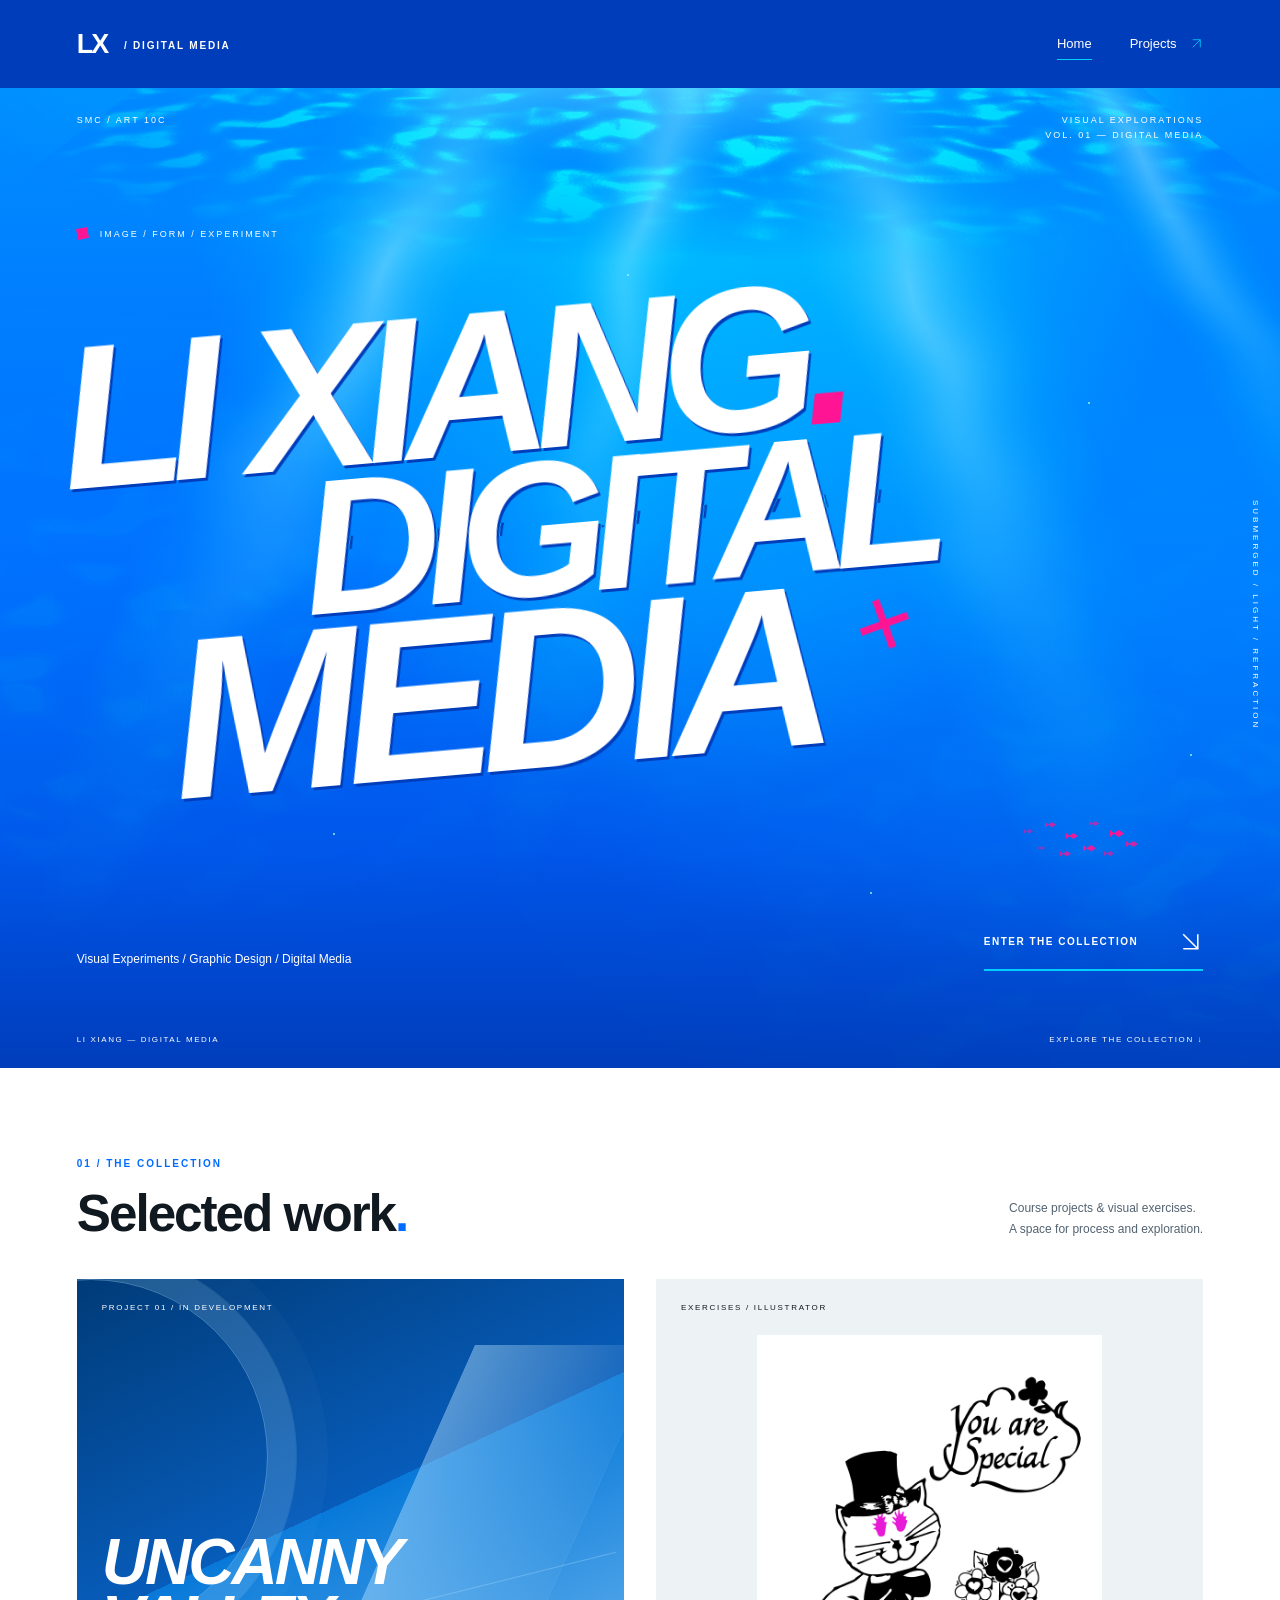
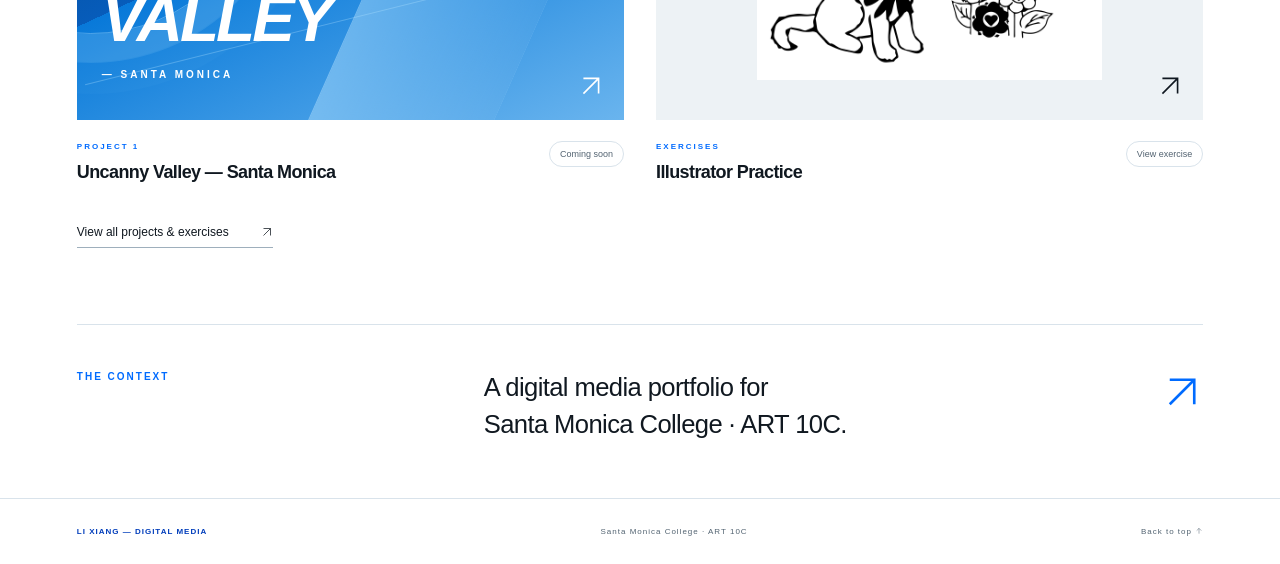
==== index.html @ e037013e "Soften underwater lighting and add a small geometric fish school" ====
<!DOCTYPE html>
<html lang="en">
<head>
<meta charset="utf-8">
<meta name="viewport" content="width=device-width, initial-scale=1">
<meta name="theme-color" content="#006BFF">
<meta name="description" content="Li Xiang’s ART 10C digital media portfolio at Santa Monica College. Visual experiments, graphic design, and digital media.">
<title>Digital Media — Li Xiang</title>
<link rel="stylesheet" href="style.css">
</head>
<body>
<a class="skip-link" href="#main">Skip to content</a>
<header class="site-header">
<a class="wordmark" href="index.html" aria-label="Li Xiang home">LX<span> / DIGITAL MEDIA</span>
</a>
<nav aria-label="Main navigation">
<a aria-current="page" href="index.html">Home</a>
<a  href="projects.html">Projects <span><svg class="arrow-icon" aria-hidden="true" viewBox="0 0 24 24" fill="none" stroke="currentColor" stroke-width="1.5"><path d="M5 19 19 5M5 5h14v14"/></svg></span>
</a>
</nav>
</header>
<main id="main">
<section class="hero water-poster" aria-labelledby="hero-title">
<div class="ocean-surface" aria-hidden="true">
  <div class="surface-ceiling"><div class="surface-texture"></div></div>
  <div class="sun-rays"></div>
  <div class="caustics caustics-front"></div>
  <div class="depth-particles"><i></i><i></i><i></i><i></i><i></i><i></i></div>
  <div class="bubble-field"><i></i><i></i><i></i><i></i><i></i></div>
</div>
<div class="fish-school" aria-hidden="true">
  <svg class="sardine" style="--fish-x:10px;--fish-y:26px;--fish-size:9px;--fish-opacity:0.55;--fish-time:7s;--fish-delay:-2s" viewBox="0 0 16 8"><polygon class="fish-body" points="4,4 10,0 16,4 10,8"/><polygon class="fish-tail" points="5,4 0,0 0,8"/></svg>
  <svg class="sardine" style="--fish-x:31px;--fish-y:19px;--fish-size:11px;--fish-opacity:0.75;--fish-time:8s;--fish-delay:-5s" viewBox="0 0 16 8"><polygon class="fish-body" points="4,4 10,0 16,4 10,8"/><polygon class="fish-tail" points="5,4 0,0 0,8"/></svg>
  <svg class="sardine" style="--fish-x:52px;--fish-y:30px;--fish-size:12px;--fish-opacity:0.9;--fish-time:9s;--fish-delay:-4s" viewBox="0 0 16 8"><polygon class="fish-body" points="4,4 10,0 16,4 10,8"/><polygon class="fish-tail" points="5,4 0,0 0,8"/></svg>
  <svg class="sardine" style="--fish-x:75px;--fish-y:18px;--fish-size:10px;--fish-opacity:0.65;--fish-time:7.5s;--fish-delay:-6s" viewBox="0 0 16 8"><polygon class="fish-body" points="4,4 10,0 16,4 10,8"/><polygon class="fish-tail" points="5,4 0,0 0,8"/></svg>
  <svg class="sardine" style="--fish-x:96px;--fish-y:27px;--fish-size:14px;--fish-opacity:1;--fish-time:8.5s;--fish-delay:-3s" viewBox="0 0 16 8"><polygon class="fish-body" points="4,4 10,0 16,4 10,8"/><polygon class="fish-tail" points="5,4 0,0 0,8"/></svg>
  <svg class="sardine" style="--fish-x:23px;--fish-y:43px;--fish-size:8px;--fish-opacity:0.5;--fish-time:9.5s;--fish-delay:-7s" viewBox="0 0 16 8"><polygon class="fish-body" points="4,4 10,0 16,4 10,8"/><polygon class="fish-tail" points="5,4 0,0 0,8"/></svg>
  <svg class="sardine" style="--fish-x:46px;--fish-y:48px;--fish-size:11px;--fish-opacity:0.75;--fish-time:8s;--fish-delay:-1s" viewBox="0 0 16 8"><polygon class="fish-body" points="4,4 10,0 16,4 10,8"/><polygon class="fish-tail" points="5,4 0,0 0,8"/></svg>
  <svg class="sardine" style="--fish-x:69px;--fish-y:42px;--fish-size:13px;--fish-opacity:0.9;--fish-time:10s;--fish-delay:-8s" viewBox="0 0 16 8"><polygon class="fish-body" points="4,4 10,0 16,4 10,8"/><polygon class="fish-tail" points="5,4 0,0 0,8"/></svg>
  <svg class="sardine" style="--fish-x:90px;--fish-y:48px;--fish-size:10px;--fish-opacity:0.65;--fish-time:7s;--fish-delay:-4s" viewBox="0 0 16 8"><polygon class="fish-body" points="4,4 10,0 16,4 10,8"/><polygon class="fish-tail" points="5,4 0,0 0,8"/></svg>
  <svg class="sardine" style="--fish-x:112px;--fish-y:38px;--fish-size:12px;--fish-opacity:0.8;--fish-time:9s;--fish-delay:-6s" viewBox="0 0 16 8"><polygon class="fish-body" points="4,4 10,0 16,4 10,8"/><polygon class="fish-tail" points="5,4 0,0 0,8"/></svg>
</div>
<div class="hero-meta"><span>SMC / ART 10C</span><span>VISUAL EXPLORATIONS<br>VOL. 01 — DIGITAL MEDIA</span></div>
<div class="poster-note"><span class="pink-mark"></span> IMAGE / FORM / EXPERIMENT</div>
<div class="poster-type">
<h1 id="hero-title" aria-label="LI XIANG — DIGITAL MEDIA"><span class="poster-name">LI XIANG<span class="poster-period">.</span></span><span class="poster-digital">DIGITAL</span><span class="poster-media">MEDIA<span class="poster-star" aria-hidden="true">+</span></span></h1>
</div>
<span class="vertical-note" aria-hidden="true">SUBMERGED / LIGHT / REFRACTION</span>
<div class="poster-caption"><p>Visual Experiments / Graphic Design / Digital Media</p><a class="poster-link" href="#selected-work">ENTER THE COLLECTION <svg class="arrow-icon" aria-hidden="true" viewBox="0 0 24 24" fill="none" stroke="currentColor" stroke-width="1.5"><path d="M5 5 19 19M5 19h14V5"/></svg></a></div>
<div class="hero-bottom"><span>LI XIANG — DIGITAL MEDIA</span><span>EXPLORE THE COLLECTION ↓</span></div>
</section>
<section class="work-section" id="selected-work">
<div class="section-heading">
<div>
<p class="eyebrow">01 / THE COLLECTION</p>
<h2>Selected work<span class="blue">.</span>
</h2>
</div>
<p>Course projects & visual exercises.<br>A space for process and exploration.</p>
</div>
<div class="work-grid">
<a class="work-card" href="projects/uncanny-valley.html">
<div class="work-image project-placeholder">
<span class="image-label">PROJECT 01 / IN DEVELOPMENT</span>
<div class="abstract-scene" aria-hidden="true">
<i>
</i>
<b>
</b>
<em>
</em>
</div>
<span class="placeholder-title">UNCANNY<br>VALLEY<span>— SANTA MONICA</span>
</span>
<span class="image-corner" aria-hidden="true"><svg class="arrow-icon" aria-hidden="true" viewBox="0 0 24 24" fill="none" stroke="currentColor" stroke-width="1.5"><path d="M5 19 19 5M5 5h14v14"/></svg></span>
</div>
<div class="card-caption">
<div>
<p class="eyebrow">PROJECT 1</p>
<h3>Uncanny Valley — Santa Monica</h3>
</div>
<span class="status">Coming soon</span>
</div>
</a>
<a class="work-card" href="exercises/illustrator.html">
<div class="work-image exercise-image">
<span class="image-label">EXERCISES / ILLUSTRATOR</span>
<img src="demo%20illustrator%200928.png" alt="Illustrator exercise by Li Xiang" width="500" loading="lazy">
<span class="image-corner" aria-hidden="true"><svg class="arrow-icon" aria-hidden="true" viewBox="0 0 24 24" fill="none" stroke="currentColor" stroke-width="1.5"><path d="M5 19 19 5M5 5h14v14"/></svg></span>
</div>
<div class="card-caption">
<div>
<p class="eyebrow">EXERCISES</p>
<h3>Illustrator Practice</h3>
</div>
<span class="status">View exercise</span>
</div>
</a>
</div>
<a class="text-link" href="projects.html">View all projects & exercises <span><svg class="arrow-icon" aria-hidden="true" viewBox="0 0 24 24" fill="none" stroke="currentColor" stroke-width="1.5"><path d="M5 19 19 5M5 5h14v14"/></svg></span>
</a>
</section>
<section class="course-note">
<p class="eyebrow">THE CONTEXT</p>
<p>A digital media portfolio for<br>
<strong>Santa Monica College · ART 10C.</strong>
</p>
<span aria-hidden="true"><svg class="arrow-icon" aria-hidden="true" viewBox="0 0 24 24" fill="none" stroke="currentColor" stroke-width="1.5"><path d="M5 19 19 5M5 5h14v14"/></svg></span>
</section>
</main>
<footer class="site-footer">
<a href="index.html">LI XIANG — DIGITAL MEDIA</a>
<span>Santa Monica College · ART 10C</span>
<a href="#main">Back to top <svg class="arrow-icon" aria-hidden="true" viewBox="0 0 24 24" fill="none" stroke="currentColor" stroke-width="1.5"><path d="M12 20V4M5 11l7-7 7 7"/></svg></a>
</footer>
<script src="water.js" defer></script>
</body>
</html>
---- style.css ----
:root{--ocean:#006bff;--deep:#003dbb;--light:#00cfff;--white:#fff;--dark:#101820;--paper:#f4f8fb;--line:#d9e3eb;--gutter:clamp(24px,6vw,100px)}

*{box-sizing:border-box}
html{scroll-behavior:smooth;scroll-padding-top:30px}
body{margin:0;background:var(--white);color:var(--dark);font-family:Arial,Helvetica,sans-serif;-webkit-font-smoothing:antialiased}
a{color:inherit;text-decoration:none}
a:focus-visible{outline:3px solid var(--ocean);outline-offset:6px}
img{display:block;max-width:100%;height:auto}
h1,h2,h3,p{margin:0}
button,a{-webkit-tap-highlight-color:transparent}
.skip-link{position:fixed;top:-80px;left:20px;background:white;color:var(--deep);padding:16px;z-index:10}
.skip-link:focus{top:12px}
.site-header{height:88px;display:flex;align-items:center;justify-content:space-between;padding:0 var(--gutter);background:var(--deep);color:white}
.wordmark{font-size:27px;font-weight:900;letter-spacing:-2px}
.wordmark span{font-size:10px;letter-spacing:1.8px;margin-left:12px;vertical-align:middle}
nav{display:flex;gap:38px;font-size:13px}
nav a{padding:8px 0;border-bottom:1px solid transparent}
nav a:hover,nav a[aria-current=page]{border-color:var(--light)}
nav span{margin-left:10px;color:var(--light)}
.eyebrow{font-size:10px;font-weight:700;letter-spacing:2px;line-height:1.5}
.hero{position:relative;isolation:isolate;overflow:hidden;background:var(--ocean);color:white;min-height:670px;min-height:min(780px,calc(100svh - 88px));padding:30px var(--gutter) 25px;display:flex;flex-direction:column;justify-content:space-between}
.hero-meta,.hero-bottom{display:flex;justify-content:space-between;font-size:9px;letter-spacing:2px;gap:20px;position:relative;z-index:2}
.hero-meta{color:var(--light)}
.hero-content{position:relative;z-index:2;padding:65px 0 70px}
.hero-content>.eyebrow{margin-bottom:24px;color:var(--light)}
h1{font-weight:900;letter-spacing:-.065em;line-height:.92}
.hero h1{font-size:clamp(76px,12.8vw,186px);font-style:italic;letter-spacing:-.075em}
.title-dash{display:inline-block;font-weight:400;margin-left:20px;color:var(--light)}
.hero-title-small{display:block;font-size:.73em;letter-spacing:-.065em}
.title-dot{color:var(--light)}
.hero-subtitle{font-size:clamp(11px,1.3vw,16px);line-height:1.7;margin-top:30px;letter-spacing:.4px}
.pill-link{display:inline-flex;gap:48px;align-items:center;border:1px solid #ffffff80;border-radius:40px;padding:14px 22px;font-size:12px;margin-top:30px;transition:background .2s,color .2s}
.pill-link:hover{background:white;color:var(--deep)}
.pill-link span{font-size:20px}
.hero-orbit{position:absolute;width:62vw;height:62vw;border:1px solid #b8e4ff50;border-radius:50%;top:-26vw;right:-15vw;z-index:-1;box-shadow:0 0 0 55px #b8e4ff08,0 0 0 110px #b8e4ff08,0 0 0 165px #b8e4ff06}
.water-lines{position:absolute;inset:0;z-index:-1;overflow:hidden}
.water-lines:before,.water-lines:after{content:"";position:absolute;width:120%;height:110%;border-radius:44%;right:-65%;top:10%;transform:rotate(-30deg);border:1px solid #ffffff55;box-shadow:0 0 0 28px #b8e4ff12,0 0 0 29px #ffffff25,0 0 0 75px #003b781a,0 0 0 76px #ffffff20;animation:drift 16s ease-in-out infinite alternate}
.water-lines:after{width:65%;height:70%;top:70%;right:8%;opacity:.5;animation-delay:-7s}
@keyframes drift{to{transform:translate3d(15px,-20px,0) rotate(-25deg)}
}
.work-section,.process-section{padding:88px var(--gutter) 76px}
.section-heading{display:flex;justify-content:space-between;align-items:end;gap:30px;margin-bottom:38px}
.section-heading .eyebrow{color:var(--ocean);margin-bottom:16px}
h2{font-size:clamp(32px,4vw,54px);letter-spacing:-2px;line-height:1.05}
.blue{color:var(--ocean)}
.section-heading>p{font-size:12px;color:#536371;line-height:1.8}
.work-grid{display:grid;grid-template-columns:1fr 1fr;gap:32px}
.work-image{aspect-ratio:1.24;position:relative;overflow:hidden;transition:transform .3s}
.project-placeholder{background:var(--deep);color:white}
.image-label{position:absolute;left:25px;top:24px;font-size:8px;letter-spacing:1.7px;z-index:2}
.abstract-scene{position:absolute;inset:0;overflow:hidden;background:linear-gradient(155deg,#003b78 0%,#075cba 50%,#0879d9 50%,#b8e4ff 140%)}
.abstract-scene i{position:absolute;left:53%;top:15%;height:110%;width:34%;background:linear-gradient(90deg,#b8e4ff70,#ffffff0a);transform:skew(-24deg);border-left:1px solid #b8e4ff80}
.abstract-scene b{position:absolute;width:65%;aspect-ratio:1;border:1px solid #b8e4ff60;border-radius:50%;top:0;left:-30%;box-shadow:0 0 0 28px #b8e4ff0a,0 0 0 29px #b8e4ff20,0 0 0 60px #b8e4ff06}
.abstract-scene em{position:absolute;left:0;right:0;bottom:23%;height:1px;background:#b8e4ff50;transform:rotate(-14deg)}
.placeholder-title{position:absolute;left:25px;bottom:38px;font-size:clamp(32px,5vw,72px);font-weight:900;font-style:italic;letter-spacing:-3px;line-height:.9}
.placeholder-title>span{display:block;font-size:10px;font-style:normal;letter-spacing:3px;line-height:1.5;margin-top:18px}
.image-corner{position:absolute;right:20px;bottom:18px;font-size:26px;transition:transform .25s}
.work-card:hover .image-corner{transform:translate(3px,-3px)}
.exercise-image{background:#edf2f5;display:flex;align-items:center;justify-content:center;padding:56px 35px 40px}
.exercise-image img{width:auto;max-width:90%;max-height:100%;object-fit:contain;transition:transform .3s}
.work-card:hover .exercise-image img{transform:scale(1.025)}
.card-caption{display:flex;justify-content:space-between;align-items:start;gap:15px;margin-top:21px}
.card-caption .eyebrow{font-size:8px;color:var(--ocean);margin-bottom:9px}
h3{font-size:18px;font-weight:600;letter-spacing:-.6px}
.status{white-space:nowrap;font-size:9px;padding:7px 10px;border:1px solid var(--line);border-radius:20px;color:#536371}
.text-link{display:inline-flex;gap:32px;align-items:center;font-size:12px;border-bottom:1px solid #9eafbc;padding-bottom:8px}
.work-section>.text-link{margin-top:42px}
.course-note{margin:0 var(--gutter);border-top:1px solid var(--line);padding:44px 0 55px;display:flex;justify-content:space-between;gap:25px;align-items:start}
.course-note>.eyebrow{color:var(--ocean)}
.course-note>p:not(.eyebrow){font-size:clamp(18px,2vw,28px);letter-spacing:-.6px;line-height:1.45;font-weight:400}
.course-note strong{font-weight:500}
.course-note>span{font-size:42px;color:var(--ocean)}
.site-footer{padding:28px var(--gutter);border-top:1px solid var(--line);display:flex;justify-content:space-between;gap:20px;font-size:8px;letter-spacing:1px;color:#526371}
.site-footer>a:first-child{font-weight:700;color:var(--deep)}
.page-intro{background:var(--ocean);color:white;padding:65px var(--gutter) 70px}
.page-intro .eyebrow{color:var(--light);margin-bottom:32px}
.page-intro h1{font-size:clamp(64px,9vw,124px);font-style:italic}
.page-intro h1>span{color:var(--light)}
.page-intro>p:last-child{font-size:13px;line-height:1.7;margin-top:30px}
.collection{padding-top:60px}
.collection h2{font-size:28px;letter-spacing:-1px}
.detail-intro{padding:45px var(--gutter) 60px;background:var(--paper)}
.detail-intro>.text-link{margin-bottom:52px}
.detail-meta{display:flex;justify-content:space-between;align-items:center;font-size:9px;letter-spacing:1.5px;margin-bottom:24px;color:var(--deep)}
.detail-intro h1{font-size:clamp(55px,8vw,116px);line-height:1;font-style:italic;color:var(--deep)}
.detail-intro h1>span{display:block;color:var(--ocean)}
.detail-lead{margin-top:28px;font-size:14px;line-height:1.7;color:#536371}
.project-banner{margin:0;min-height:420px;position:relative;display:flex;align-items:center;padding:70px var(--gutter);overflow:hidden;color:white}
.project-banner>p{position:relative;font-size:clamp(32px,5.5vw,76px);font-weight:900;font-style:italic;line-height:1;letter-spacing:-2px}
.project-banner>p>span{color:var(--light)}
.banner-label{position:absolute;bottom:25px;left:var(--gutter);font-size:8px;letter-spacing:2px}
.process-grid{display:grid;grid-template-columns:1fr 1fr;gap:45px 60px;margin-top:55px}
.process-grid article{border-top:1px solid var(--line);padding-top:20px}
.process-number{font-size:11px;color:var(--ocean)}
.process-grid h3{font-size:24px;margin-top:22px}
.process-grid p{font-size:13px;line-height:1.8;color:#536371;margin-top:15px;max-width:350px}
.next-work{margin:0 var(--gutter);padding:30px 0 45px;border-top:1px solid var(--line)}
.next-work>.eyebrow{color:var(--ocean)}
.next-work>a{display:flex;justify-content:space-between;font-size:clamp(22px,3vw,40px);letter-spacing:-1px;margin-top:20px;gap:20px}
.next-work>a>span{color:var(--ocean)}
.artwork-stage{margin:0;padding:60px var(--gutter) 25px;background:#eef3f6}
.artwork-stage>img{width:auto;max-width:100%;max-height:80vh;margin:auto;object-fit:contain}
.artwork-stage figcaption{display:flex;justify-content:space-between;gap:20px;font-size:9px;letter-spacing:1px;margin-top:35px;color:#536371}
.exercise-note{padding:65px var(--gutter);display:grid;grid-template-columns:1fr 2fr;gap:30px}
.exercise-note>.eyebrow{color:var(--ocean)}
.exercise-note h2{font-size:32px;letter-spacing:-1px}
.exercise-note div>p{margin-top:20px;font-size:14px;line-height:1.8;color:#536371;max-width:550px}
@media(min-width:1500px){.hero-content{max-width:1440px}
.work-section,.process-section{max-width:1640px;margin:auto}
}
@media(max-width:760px){.site-header{height:72px}
.wordmark span{display:none}
nav{gap:24px}
.hero{min-height:650px;min-height:calc(88svh - 72px);padding-top:22px}
.hero-meta,.hero-bottom{font-size:7px;letter-spacing:1px}
.hero-content{padding:75px 0}
.hero h1{font-size:clamp(66px,15vw,110px)}
.hero-title-small{font-size:.69em}
.title-dash{margin-left:8px}
.hero-subtitle{max-width:260px;font-size:12px}
.hero-content>.eyebrow{font-size:8px;letter-spacing:1.4px}
.water-lines:before{right:-70%;width:170%}
.hero-orbit{width:110vw;height:110vw;top:-35vw;right:-55vw}
.work-section,.process-section{padding:55px var(--gutter)}
.section-heading{align-items:start;flex-direction:column;gap:18px}
.section-heading>p{font-size:12px}
.work-grid{grid-template-columns:1fr;gap:38px}
.placeholder-title{font-size:clamp(46px,12vw,80px)}
.card-caption{gap:8px}
h3{font-size:16px}
.status{font-size:8px}
.course-note{flex-wrap:wrap;position:relative;padding:30px 0}
.course-note>.eyebrow{width:100%}
.course-note>span{position:absolute;right:0;top:30px;font-size:28px}
.site-footer{flex-wrap:wrap;font-size:8px;line-height:1.7}
.site-footer>a:first-child{width:100%}
.page-intro{padding-top:45px}
.page-intro h1{font-size:68px}
.detail-intro{padding-top:30px;padding-bottom:40px}
.detail-intro>.text-link{margin-bottom:38px}
.detail-intro h1{font-size:clamp(43px,10.2vw,75px)}
.detail-meta{font-size:8px;letter-spacing:1px}
.project-banner{min-height:320px}
.process-grid{grid-template-columns:1fr;gap:30px;margin-top:30px}
.process-grid h3{margin-top:15px}
.exercise-note{grid-template-columns:1fr;padding-top:40px;padding-bottom:40px}
.artwork-stage{padding-top:35px;padding-bottom:25px}
.artwork-stage figcaption{font-size:7px;letter-spacing:.5px}
.next-work>a{font-size:24px}
}
@media(prefers-reduced-motion:reduce){html{scroll-behavior:auto}
*,*:before,*:after{animation:none!important;transition:none!important}
}
.arrow-icon{display:inline-block;width:1em;height:1em;vertical-align:-.15em;flex-shrink:0}

/* Underwater poster. The overhead surface and downward light establish depth;
   all atmospheric layers stay behind the white type and navigation. */
.water-poster{height:980px;min-height:0;max-height:none;background:#006bff;padding-top:25px;padding-bottom:24px;display:block}
.water-poster .hero-meta{font-size:9px;line-height:1.7;align-items:start;color:white}
.water-poster .hero-meta>span:last-child{text-align:right}
.ocean-surface{position:absolute;inset:0;z-index:-2;overflow:hidden;background:radial-gradient(ellipse at 54% -12%,#00cfff 0%,#00b7ff 18%,transparent 54%),radial-gradient(ellipse at 92% 38%,#0085ff 0%,transparent 60%),linear-gradient(180deg,#008eff 0%,#006bff 48%,#0054e9 78%,#003dbb 100%);pointer-events:none}
.surface-ceiling{position:absolute;left:-12%;top:-95px;width:124%;height:410px;overflow:hidden;mask-image:radial-gradient(ellipse 68% 65% at 54% 15%,black 15%,#000b 43%,transparent 78%);animation:ceiling-swell 17s ease-in-out infinite alternate}
.surface-texture{position:absolute;inset:-20%;background:url("assets/water-caustics.svg") center/100% 100% no-repeat;mask-image:radial-gradient(ellipse at 50% 50%,black 20%,#0009 45%,transparent 70%);mix-blend-mode:screen;transform:perspective(550px) rotateX(48deg) scale(1.5);animation:ceiling-current 21s ease-in-out infinite alternate}
.sun-rays{position:absolute;inset:-5% -8% -10%;background:url("assets/underwater-light.svg") center top/100% 100% no-repeat;transform-origin:55% 0;animation:light-sway 22s ease-in-out infinite alternate}
.caustics-front{position:absolute;inset:12% -10% -10%;background:url("assets/water-caustics.svg") center/110% 110%;mix-blend-mode:screen;opacity:.14;mask-image:radial-gradient(ellipse at 0% 45%,black,transparent 45%),radial-gradient(ellipse at 100% 65%,#000b,transparent 42%);animation:caustic-drift 23s ease-in-out infinite alternate}
.poster-note{position:absolute;left:var(--gutter);top:140px;font-size:9px;letter-spacing:2px;display:flex;align-items:center;gap:12px;color:white}
.pink-mark{display:inline-block;width:11px;height:11px;background:#ff1493;transform:rotate(-12deg)}
.poster-type{position:absolute;top:205px;left:var(--gutter);right:var(--gutter);z-index:2;transform:rotate(-5deg)}
.water-poster h1{font-family:Arial,Helvetica,sans-serif;font-weight:900;font-style:italic;font-size:clamp(90px,15.9vw,235px);line-height:.76;letter-spacing:-.085em;text-shadow:2px 3px 0 #003dbb}
.poster-type span{display:block;white-space:nowrap}
.poster-name{margin-left:-.025em;position:relative}
.poster-period{display:inline!important;color:#ff1493;text-shadow:none}
.poster-digital{margin-left:20%;font-size:.94em;position:relative}
.poster-media{margin-left:7%;font-size:1.12em;position:relative}
/* A small cyan offset at the letter edge, never a second mirrored title. */
.poster-digital::after{content:'DIGITAL';position:absolute;inset:0;transform:translate(3px,2px);color:#00cfff;z-index:-1;clip-path:polygon(0 42%,100% 42%,100% 51%,0 51%);animation:type-refract 11s ease-in-out infinite alternate}
.poster-star{display:inline-block!important;font-family:Arial,Helvetica,sans-serif;font-weight:400;font-size:.45em;vertical-align:top;line-height:1;margin-left:.4em;color:#ff1493;font-style:normal;letter-spacing:0;transform:rotate(-15deg);text-shadow:none}
.vertical-note{position:absolute;right:20px;top:42%;writing-mode:vertical-rl;font-size:8px;letter-spacing:3px;color:white}
.poster-caption{position:absolute;bottom:97px;left:var(--gutter);right:var(--gutter);display:flex;justify-content:space-between;align-items:end;gap:30px;z-index:5}
.poster-caption>p{font-size:12px;line-height:1.8;max-width:290px;color:white}
.poster-link{display:flex;gap:40px;align-items:center;font-size:10px;font-weight:bold;letter-spacing:1.5px;border-bottom:2px solid #00cfff;padding:15px 0}
.poster-link svg{font-size:25px}.poster-link:hover{color:#00cfff}.water-poster a:focus-visible{outline-color:#fff}
.water-poster .hero-bottom{position:absolute;bottom:24px;left:var(--gutter);right:var(--gutter);color:white;font-size:8px;letter-spacing:1.6px}
.bubble-field,.depth-particles{position:absolute;inset:0}
.bubble-field i{position:absolute;left:9%;bottom:-5%;width:7px;height:9px;border:1px solid #96efff;border-radius:50%;animation:bubble-rise 24s linear infinite;animation-delay:-5s}
.bubble-field i:nth-child(2){left:88%;width:4px;height:5px;animation-duration:29s;animation-delay:-19s}
.bubble-field i:nth-child(3){left:79%;width:9px;height:11px;animation-duration:32s;animation-delay:-11s}
.bubble-field i:nth-child(4){left:17%;width:3px;height:4px;animation-duration:27s;animation-delay:-22s}
.bubble-field i:nth-child(5){left:95%;width:5px;height:6px;animation-duration:35s;animation-delay:-3s}
.depth-particles i{position:absolute;left:8%;top:36%;width:2px;height:2px;background:#9defff;border-radius:50%;animation:particle-drift 19s ease-in-out infinite alternate}
.depth-particles i:nth-child(2){left:85%;top:32%;animation-delay:-9s}
.depth-particles i:nth-child(3){left:68%;top:82%;animation-delay:-4s}
.depth-particles i:nth-child(4){left:26%;top:76%;animation-delay:-13s}
.depth-particles i:nth-child(5){left:93%;top:68%;animation-delay:-6s}
.depth-particles i:nth-child(6){left:49%;top:19%;animation-delay:-15s}
.water-paused *, .water-paused *::after{animation-play-state:paused!important}
@keyframes ceiling-swell{from{transform:rotate(-7deg) translateY(-5px) scaleY(1)}to{transform:rotate(-5deg) translateY(8px) scaleY(1.06)}}
@keyframes ceiling-current{from{transform:perspective(550px) rotateX(48deg) scale(1.5) translateX(-1%)}to{transform:perspective(550px) rotateX(45deg) scale(1.55) translateX(2%)}}
@keyframes light-sway{from{transform:rotate(-3deg);opacity:.8}to{transform:rotate(3deg);opacity:1}}
@keyframes caustic-drift{from{transform:translate(-2%,0) rotate(-3deg)}to{transform:translate(2%,-2%) rotate(2deg)}}
@keyframes type-refract{from{transform:translate(2px,1px)}to{transform:translate(5px,-1px)}}
@keyframes bubble-rise{0%{transform:translate(0,0);opacity:0}8%{opacity:.7}90%{opacity:.5}100%{transform:translate(20px,-1050px);opacity:0}}
@keyframes particle-drift{from{transform:translate(0,0);opacity:.4}to{transform:translate(12px,-20px);opacity:.8}}
@media(min-width:1600px){.water-poster{height:1080px}.poster-type{top:220px;max-width:1500px;left:calc((100% - 1450px)/2)}.water-poster h1{font-size:250px}}
@media(max-width:1000px) and (min-width:761px){.water-poster{height:850px}.poster-type{top:230px}.poster-caption{bottom:90px}}
@media(max-width:760px){.water-poster{height:810px;min-height:0;padding-top:22px}.water-poster .hero-meta{font-size:7px;letter-spacing:1px}.poster-note{top:125px;font-size:7px;letter-spacing:1.3px}.poster-type{top:245px;left:20px;right:20px;transform:rotate(-7deg)}.water-poster h1{font-size:17vw;letter-spacing:-.085em}.poster-digital{margin-left:15%;font-size:1.08em}.poster-media{font-size:1.28em;margin-left:3%}.poster-star{font-size:.4em}.poster-caption{bottom:93px;flex-direction:column;align-items:start;gap:18px}.poster-caption>p{font-size:11px;max-width:270px}.poster-link{font-size:9px;gap:40px;padding:12px 0}.water-poster .hero-bottom{font-size:6px;letter-spacing:1px}.vertical-note{right:9px;top:24%;font-size:6px;letter-spacing:2px}.surface-ceiling{top:-55px;height:255px;width:150%;left:-25%}.surface-texture{background-size:450px 280px}.sun-rays{inset:-3% -45% -5%}.bubble-field i:nth-child(n+4),.depth-particles i:nth-child(n+4){display:none}.caustics-front{background-size:auto 100%;opacity:.16}.poster-digital::after{animation:none}}
@media(prefers-reduced-motion:reduce){.water-poster *,.water-poster *::after{animation:none!important;transition:none!important}.bubble-field{display:none}}

/* A single small school. Each original fish is exactly two flat polygons. */
.fish-school{position:absolute;top:73%;right:10%;width:138px;height:70px;z-index:1;pointer-events:none;animation:school-current 38s ease-in-out infinite}
.sardine{position:absolute;left:var(--fish-x);top:var(--fish-y);width:var(--fish-size);height:calc(var(--fish-size) / 2);fill:#ff1493;opacity:var(--fish-opacity);overflow:visible;animation:fish-spacing var(--fish-time) ease-in-out var(--fish-delay) infinite alternate}
.fish-tail{transform-origin:5px 4px;animation:tail-flex 2.8s ease-in-out var(--fish-delay) infinite alternate}
@keyframes school-current{0%,100%{transform:translate(-14px,0)}25%{transform:translate(0,-6px)}50%{transform:translate(14px,0)}75%{transform:translate(0,6px)}}
@keyframes fish-spacing{from{transform:translate(-2px,-1px) rotate(-2deg)}to{transform:translate(3px,2px) rotate(2deg)}}
@keyframes tail-flex{from{transform:scaleX(.85)}to{transform:scaleX(1)}}
@media(max-width:760px){.fish-school{top:63%;right:10%;transform-origin:right center;animation-name:school-current-mobile}}
@keyframes school-current-mobile{0%,100%{transform:translate(-8px,0) scale(.85)}25%{transform:translate(0,-4px) scale(.85)}50%{transform:translate(8px,0) scale(.85)}75%{transform:translate(0,4px) scale(.85)}}
@media(prefers-reduced-motion:reduce){.fish-school,.sardine,.fish-tail{animation:none!important}.fish-school{transform:none}}
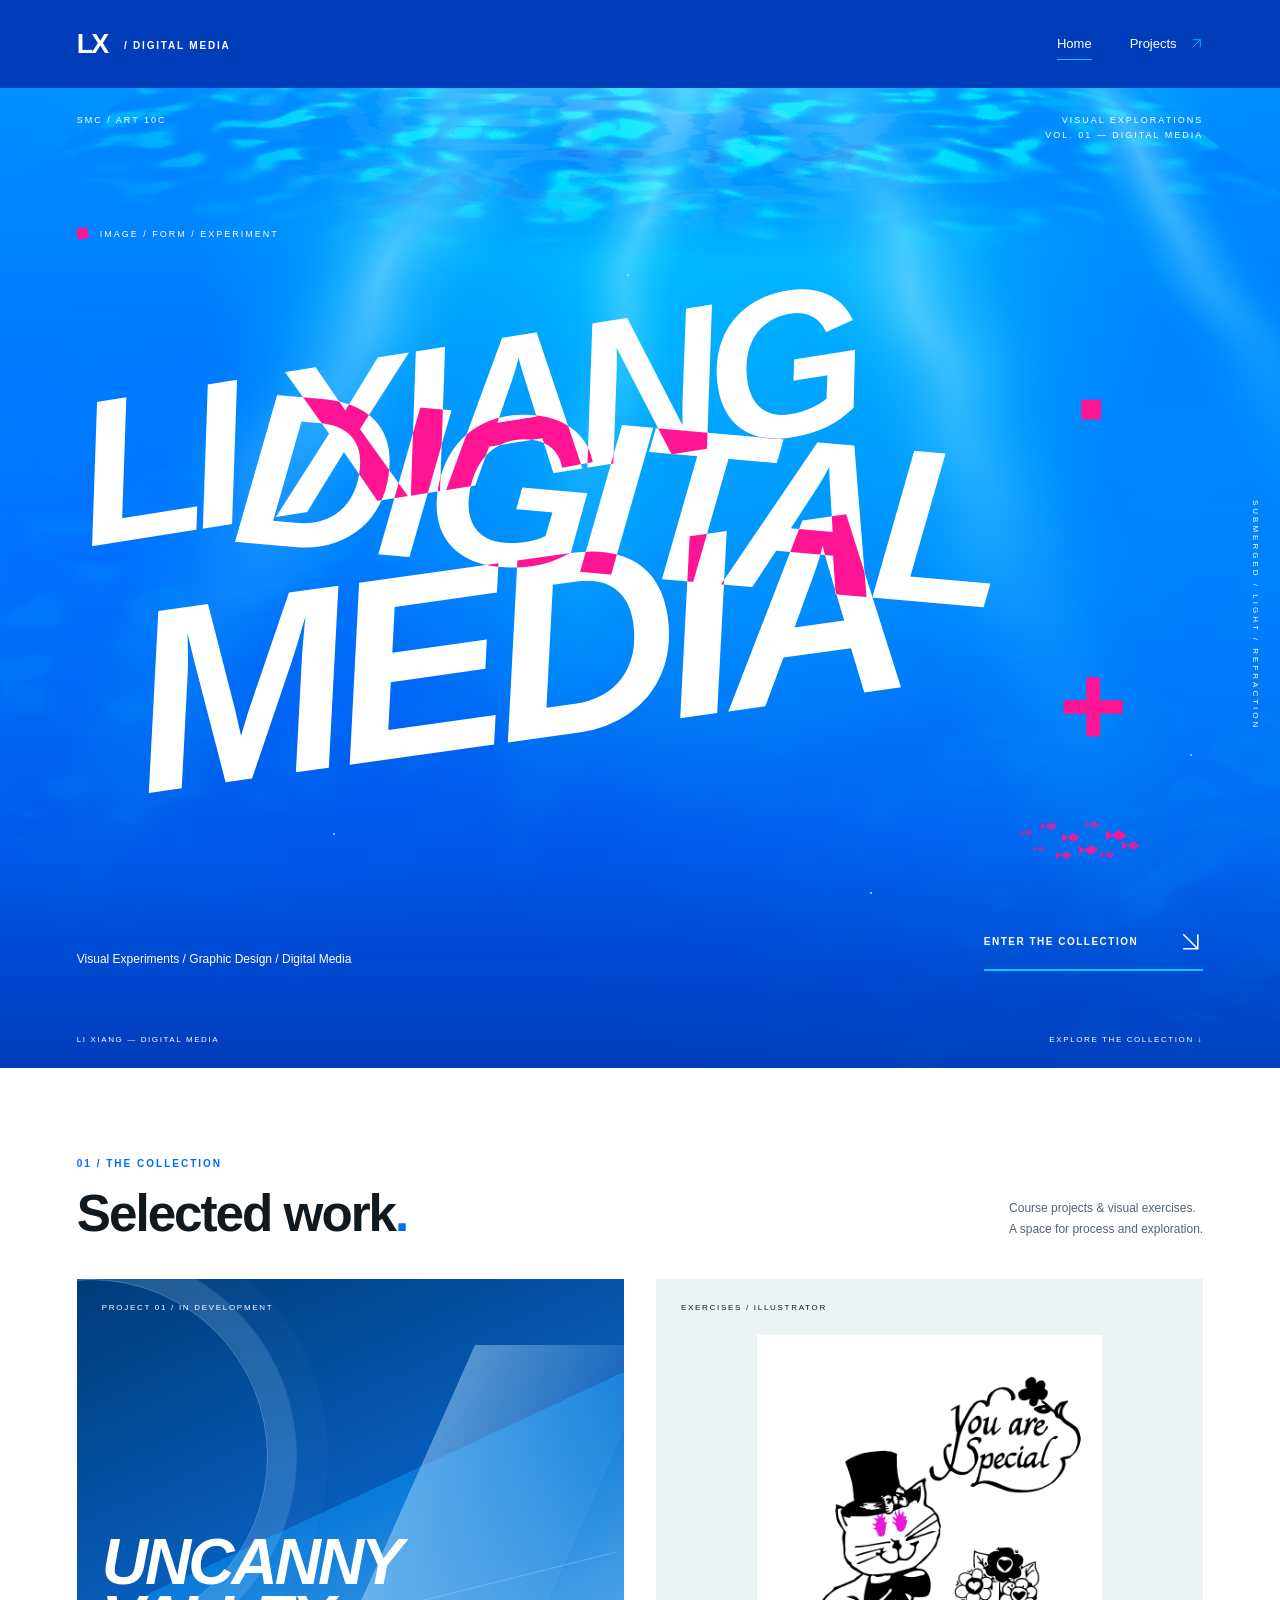
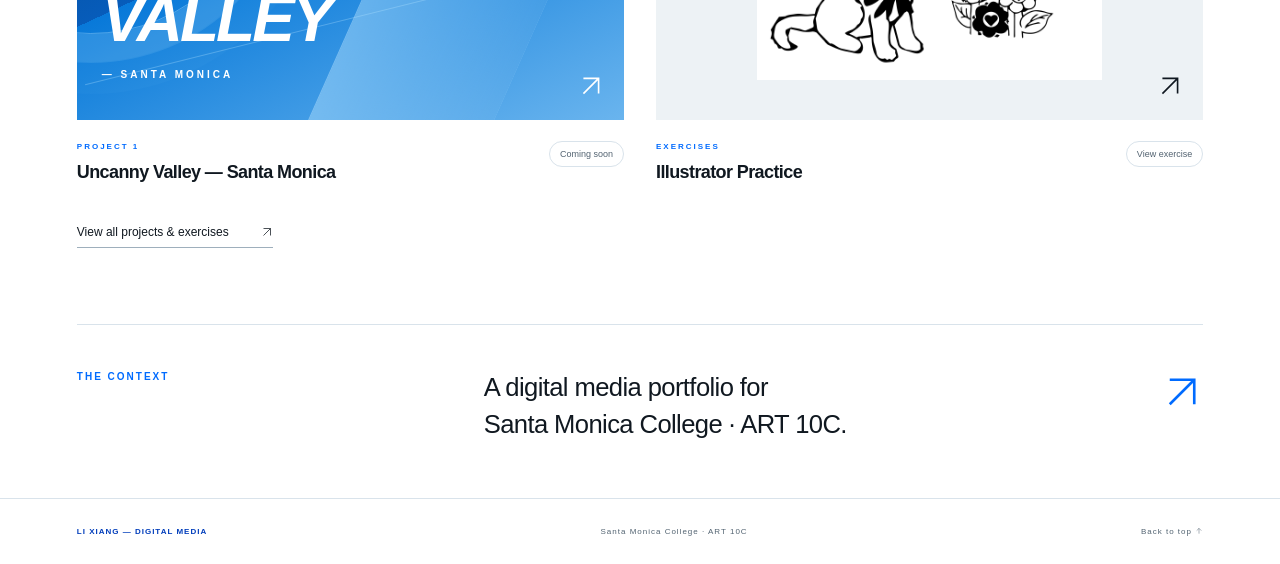
==== commit a6b44d6f: "Add interlocking title masks, surface reflection and subtle pointer effects" ====
--- a/index.html
+++ b/index.html
@@ -28,7 +28,11 @@
   <div class="depth-particles"><i></i><i></i><i></i><i></i><i></i><i></i></div>
   <div class="bubble-field"><i></i><i></i><i></i><i></i><i></i></div>
 </div>
-<div class="fish-school" aria-hidden="true">
+<div class="surface-reflection" aria-hidden="true">
+<svg viewBox="0 0 1200 560" preserveAspectRatio="none"><defs><filter id="surface-refraction" x="-15%" y="-30%" width="130%" height="160%"><feTurbulence type="fractalNoise" baseFrequency=".009 .065" numOctaves="2" seed="7" result="ripple"/><feDisplacementMap id="reflection-displacement" in="SourceGraphic" in2="ripple" scale="32" xChannelSelector="R" yChannelSelector="G"/><feGaussianBlur stdDeviation="1.5 2"/></filter></defs><g filter="url(#surface-refraction)"><use href="#title-composition" transform="translate(0 560) scale(1 -1)"/></g></svg>
+<div class="reflection-ripple"></div>
+</div>
+<div class="fish-response" aria-hidden="true"><div class="fish-school" aria-hidden="true">
   <svg class="sardine" style="--fish-x:10px;--fish-y:26px;--fish-size:9px;--fish-opacity:0.55;--fish-time:7s;--fish-delay:-2s" viewBox="0 0 16 8"><polygon class="fish-body" points="4,4 10,0 16,4 10,8"/><polygon class="fish-tail" points="5,4 0,0 0,8"/></svg>
   <svg class="sardine" style="--fish-x:31px;--fish-y:19px;--fish-size:11px;--fish-opacity:0.75;--fish-time:8s;--fish-delay:-5s" viewBox="0 0 16 8"><polygon class="fish-body" points="4,4 10,0 16,4 10,8"/><polygon class="fish-tail" points="5,4 0,0 0,8"/></svg>
   <svg class="sardine" style="--fish-x:52px;--fish-y:30px;--fish-size:12px;--fish-opacity:0.9;--fish-time:9s;--fish-delay:-4s" viewBox="0 0 16 8"><polygon class="fish-body" points="4,4 10,0 16,4 10,8"/><polygon class="fish-tail" points="5,4 0,0 0,8"/></svg>
@@ -39,11 +43,28 @@
   <svg class="sardine" style="--fish-x:69px;--fish-y:42px;--fish-size:13px;--fish-opacity:0.9;--fish-time:10s;--fish-delay:-8s" viewBox="0 0 16 8"><polygon class="fish-body" points="4,4 10,0 16,4 10,8"/><polygon class="fish-tail" points="5,4 0,0 0,8"/></svg>
   <svg class="sardine" style="--fish-x:90px;--fish-y:48px;--fish-size:10px;--fish-opacity:0.65;--fish-time:7s;--fish-delay:-4s" viewBox="0 0 16 8"><polygon class="fish-body" points="4,4 10,0 16,4 10,8"/><polygon class="fish-tail" points="5,4 0,0 0,8"/></svg>
   <svg class="sardine" style="--fish-x:112px;--fish-y:38px;--fish-size:12px;--fish-opacity:0.8;--fish-time:9s;--fish-delay:-6s" viewBox="0 0 16 8"><polygon class="fish-body" points="4,4 10,0 16,4 10,8"/><polygon class="fish-tail" points="5,4 0,0 0,8"/></svg>
-</div>
+</div></div>
 <div class="hero-meta"><span>SMC / ART 10C</span><span>VISUAL EXPLORATIONS<br>VOL. 01 — DIGITAL MEDIA</span></div>
 <div class="poster-note"><span class="pink-mark"></span> IMAGE / FORM / EXPERIMENT</div>
 <div class="poster-type">
-<h1 id="hero-title" aria-label="LI XIANG — DIGITAL MEDIA"><span class="poster-name">LI XIANG<span class="poster-period">.</span></span><span class="poster-digital">DIGITAL</span><span class="poster-media">MEDIA<span class="poster-star" aria-hidden="true">+</span></span></h1>
+<h1 id="hero-title" aria-label="LI XIANG — DIGITAL MEDIA">
+<svg class="title-art" viewBox="0 0 1200 560" aria-hidden="true" focusable="false">
+<defs>
+  <text id="word-name" x="28" y="200" transform="rotate(-9 470 170)" font-size="210">LI XIANG</text>
+  <text id="word-digital" x="185" y="304" transform="rotate(5 650 270)" font-size="222">DIGITAL</text>
+  <text id="word-media" x="85" y="463" transform="rotate(-8 500 420)" font-size="265">MEDIA</text>
+  <mask id="name-mask" maskUnits="userSpaceOnUse" x="-100" y="-100" width="1400" height="800"><use href="#word-name" fill="white"/></mask>
+  <mask id="digital-mask" maskUnits="userSpaceOnUse" x="-100" y="-100" width="1400" height="800"><use href="#word-digital" fill="white"/></mask>
+  <mask id="media-mask" maskUnits="userSpaceOnUse" x="-100" y="-100" width="1400" height="800"><use href="#word-media" fill="white"/></mask>
+  <g id="title-composition">
+    <g fill="#fff"><use href="#word-name"/><use href="#word-digital"/><use href="#word-media"/></g>
+    <g class="title-intersections" fill="#FF1493"><use href="#word-name" mask="url(#digital-mask)"/><use href="#word-digital" mask="url(#media-mask)"/><use href="#word-name" mask="url(#media-mask)"/></g>
+  </g>
+</defs>
+<use href="#title-composition"/>
+<path fill="#FF1493" d="M1050 119h20v20h-20z M1055 402h14v23h23v14h-23v23h-14v-23h-23v-14h23z"/>
+</svg>
+</h1>
 </div>
 <span class="vertical-note" aria-hidden="true">SUBMERGED / LIGHT / REFRACTION</span>
 <div class="poster-caption"><p>Visual Experiments / Graphic Design / Digital Media</p><a class="poster-link" href="#selected-work">ENTER THE COLLECTION <svg class="arrow-icon" aria-hidden="true" viewBox="0 0 24 24" fill="none" stroke="currentColor" stroke-width="1.5"><path d="M5 5 19 19M5 19h14V5"/></svg></a></div>
--- a/style.css
+++ b/style.css
@@ -216,3 +216,22 @@
 @media(max-width:760px){.fish-school{top:63%;right:10%;transform-origin:right center;animation-name:school-current-mobile}}
 @keyframes school-current-mobile{0%,100%{transform:translate(-8px,0) scale(.85)}25%{transform:translate(0,-4px) scale(.85)}50%{transform:translate(8px,0) scale(.85)}75%{transform:translate(0,4px) scale(.85)}}
 @media(prefers-reduced-motion:reduce){.fish-school,.sardine,.fish-tail{animation:none!important}.fish-school{transform:none}}
+
+/* Static interlocking title: shared SVG glyphs are also the intersection masks. */
+.water-poster .poster-type{top:195px;left:4%;right:4%;max-width:1400px;transform:none}
+.water-poster h1{font-size:inherit;line-height:0;text-shadow:none;margin:0}
+.title-art{display:block;width:100%;height:auto;overflow:visible}
+.title-art text,.title-art mask,.surface-reflection{font-family:Arial,Helvetica,sans-serif;font-weight:900;font-style:italic;letter-spacing:-14px}
+.title-intersections{filter:brightness(var(--pink-brightness,1));transition:filter .4s ease}
+.surface-reflection{position:absolute;left:12%;right:8%;top:-35px;height:205px;z-index:0;opacity:.18;pointer-events:none;overflow:hidden;mask-image:radial-gradient(ellipse at 50% 25%,#000c,transparent 75%)}
+.surface-reflection>svg{width:100%;height:100%;transform:skewX(-12deg) scaleY(.85);animation:reflected-current 19s ease-in-out infinite alternate}
+.reflection-ripple{position:absolute;left:50%;top:40%;width:100px;height:18px;border:1px solid #b8f4ff;border-radius:50%;opacity:0;transform:translate(-50%,-50%);pointer-events:none}
+.sun-rays{translate:var(--ray-x,0px) 0;rotate:var(--ray-angle,0deg);filter:brightness(var(--ray-light,1));transition:translate 1s ease,rotate 1s ease,filter 1s ease}
+.fish-response{position:absolute;top:73%;right:9%;width:155px;height:80px;z-index:1;pointer-events:none;translate:var(--fish-away-x,0px) var(--fish-away-y,0px);transition:translate 1.8s cubic-bezier(.2,.65,.3,1)}
+.fish-response .fish-school{top:0;right:0;width:155px;height:80px;z-index:auto}
+.sardine{width:calc(var(--fish-size) * 1.5);height:calc(var(--fish-size) * .75)}
+@keyframes reflected-current{from{transform:skewX(-12deg) scaleY(.85) translate(-4px,0)}to{transform:skewX(-8deg) scaleY(.88) translate(5px,4px)}}
+@media(min-width:1600px){.water-poster .poster-type{left:calc((100% - 1400px)/2);top:200px}}
+@media(max-width:1000px) and (min-width:761px){.water-poster .poster-type{top:235px}}
+@media(max-width:760px){.water-poster .poster-type{left:3%;right:3%;top:245px}.surface-reflection{top:-5px;left:4%;right:0;height:150px}.fish-response{top:64%;right:9%;width:155px}.fish-response .fish-school{animation-name:school-current-mobile}.surface-reflection>svg{animation-duration:24s}}
+@media(prefers-reduced-motion:reduce){.surface-reflection>svg{animation:none}.sun-rays,.fish-response{translate:none;rotate:none;filter:none}.title-intersections{filter:none}.reflection-ripple{display:none}}
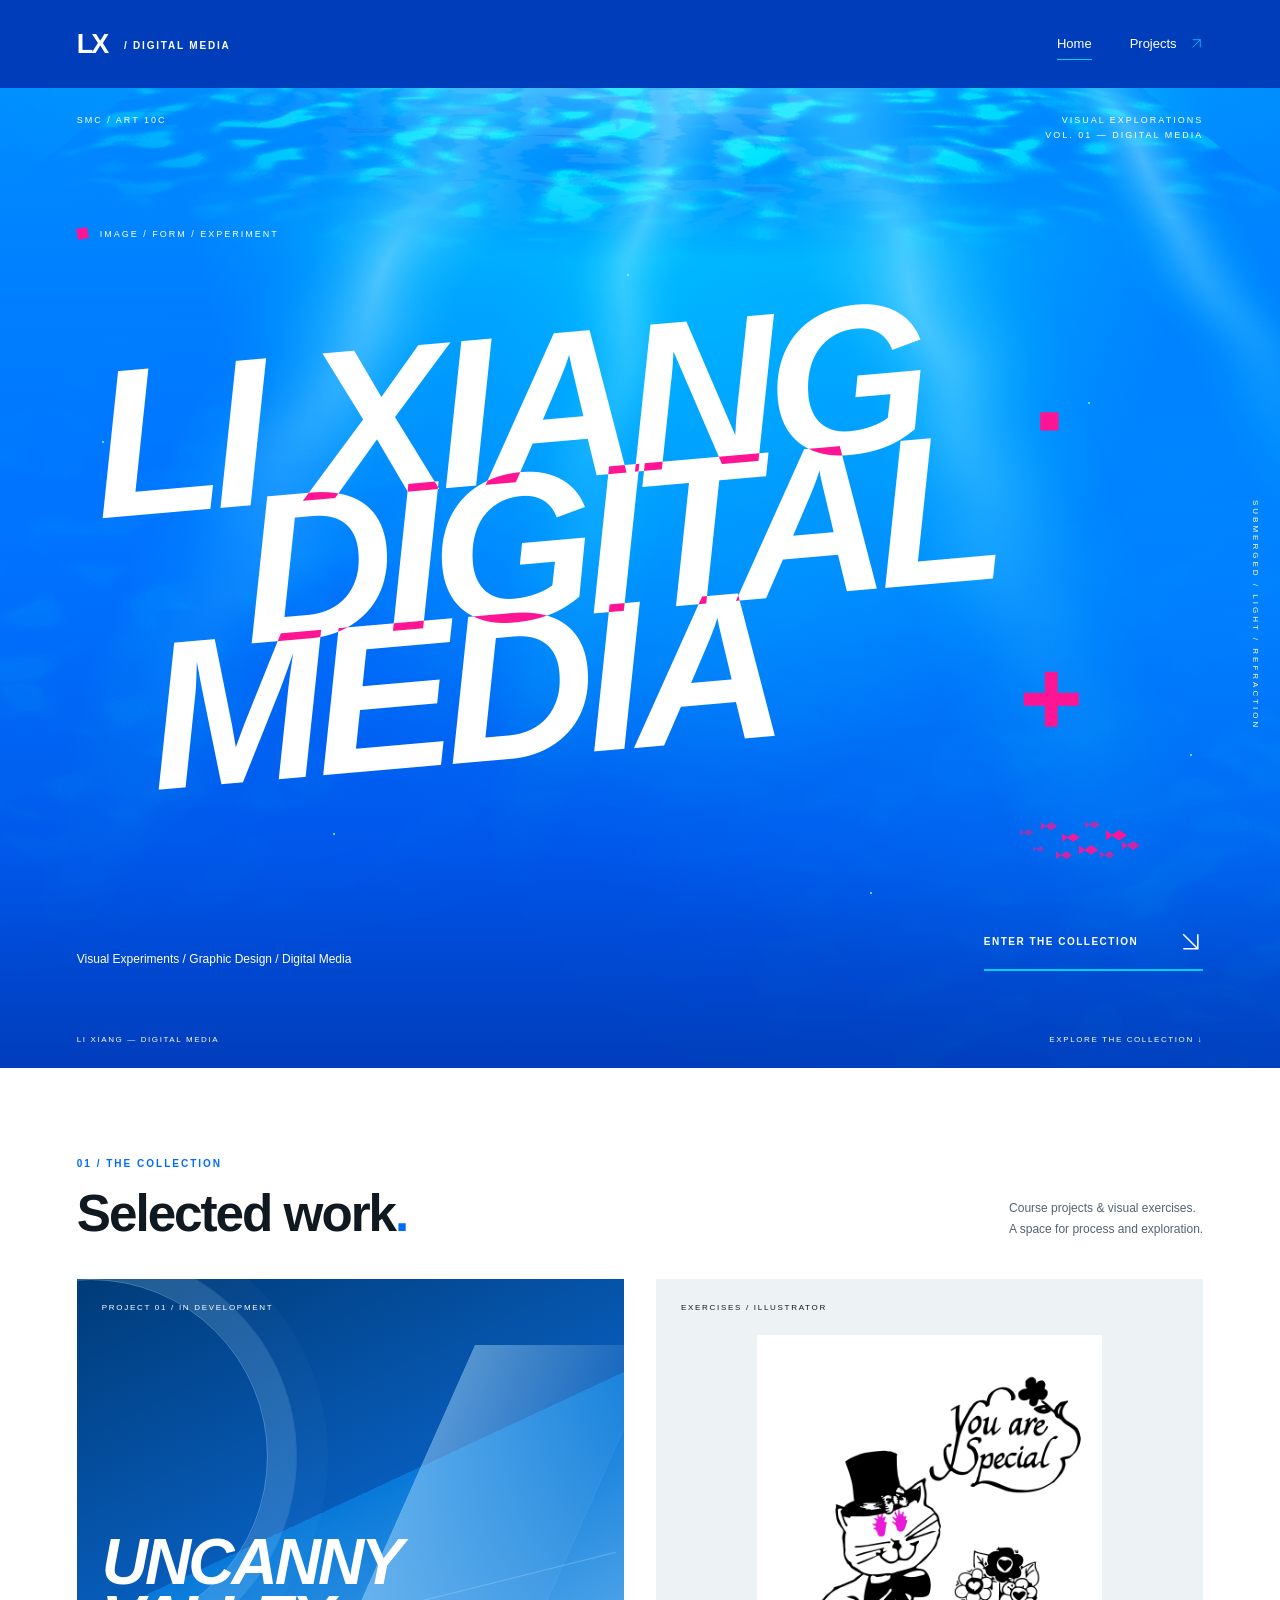
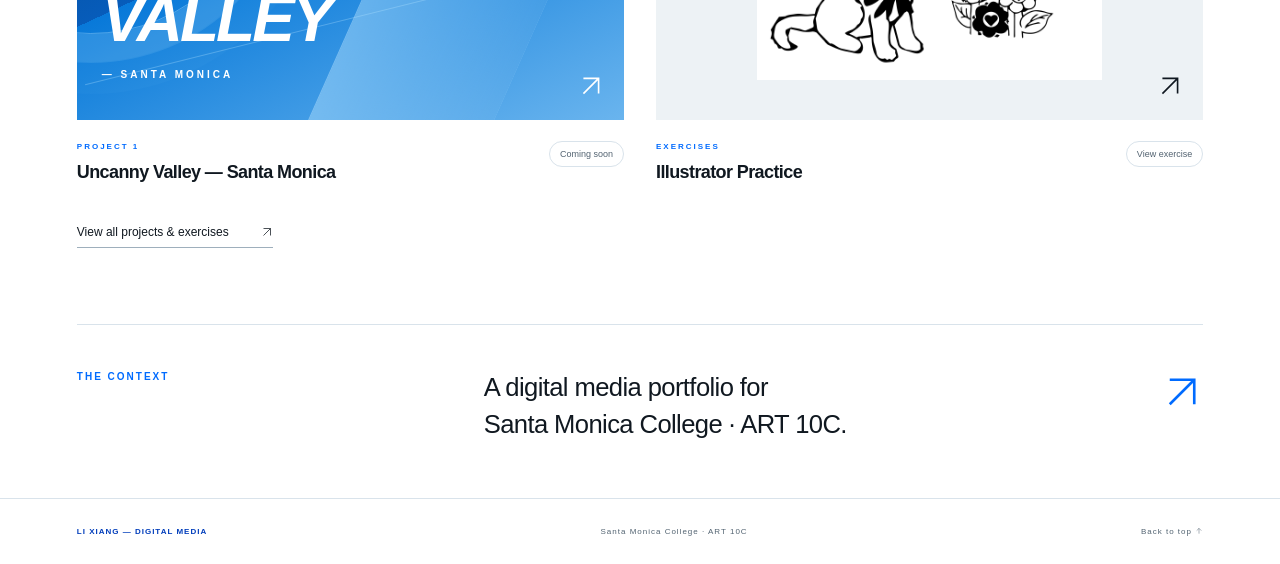
==== commit d69ecaa2: "Refine title into compact readable stacked typography" ====
--- a/index.html
+++ b/index.html
@@ -50,15 +50,15 @@
 <h1 id="hero-title" aria-label="LI XIANG — DIGITAL MEDIA">
 <svg class="title-art" viewBox="0 0 1200 560" aria-hidden="true" focusable="false">
 <defs>
-  <text id="word-name" x="28" y="200" transform="rotate(-9 470 170)" font-size="210">LI XIANG</text>
-  <text id="word-digital" x="185" y="304" transform="rotate(5 650 270)" font-size="222">DIGITAL</text>
-  <text id="word-media" x="85" y="463" transform="rotate(-8 500 420)" font-size="265">MEDIA</text>
+  <text id="word-name" x="30" y="185" transform="rotate(-5 600 280)" font-size="230">LI XIANG</text>
+  <text id="word-digital" x="180" y="335" transform="rotate(-5 600 280)" font-size="230">DIGITAL</text>
+  <text id="word-media" x="65" y="485" transform="rotate(-5 600 280)" font-size="230">MEDIA</text>
   <mask id="name-mask" maskUnits="userSpaceOnUse" x="-100" y="-100" width="1400" height="800"><use href="#word-name" fill="white"/></mask>
   <mask id="digital-mask" maskUnits="userSpaceOnUse" x="-100" y="-100" width="1400" height="800"><use href="#word-digital" fill="white"/></mask>
   <mask id="media-mask" maskUnits="userSpaceOnUse" x="-100" y="-100" width="1400" height="800"><use href="#word-media" fill="white"/></mask>
   <g id="title-composition">
     <g fill="#fff"><use href="#word-name"/><use href="#word-digital"/><use href="#word-media"/></g>
-    <g class="title-intersections" fill="#FF1493"><use href="#word-name" mask="url(#digital-mask)"/><use href="#word-digital" mask="url(#media-mask)"/><use href="#word-name" mask="url(#media-mask)"/></g>
+    <g class="title-intersections" fill="#FF1493"><use href="#word-name" mask="url(#digital-mask)"/><use href="#word-digital" mask="url(#media-mask)"/></g>
   </g>
 </defs>
 <use href="#title-composition"/>
--- a/style.css
+++ b/style.css
@@ -221,7 +221,7 @@
 .water-poster .poster-type{top:195px;left:4%;right:4%;max-width:1400px;transform:none}
 .water-poster h1{font-size:inherit;line-height:0;text-shadow:none;margin:0}
 .title-art{display:block;width:100%;height:auto;overflow:visible}
-.title-art text,.title-art mask,.surface-reflection{font-family:Arial,Helvetica,sans-serif;font-weight:900;font-style:italic;letter-spacing:-14px}
+.title-art text,.title-art mask,.surface-reflection{font-family:Arial,Helvetica,sans-serif;font-weight:900;font-style:italic;letter-spacing:-.05em}
 .title-intersections{filter:brightness(var(--pink-brightness,1));transition:filter .4s ease}
 .surface-reflection{position:absolute;left:12%;right:8%;top:-35px;height:205px;z-index:0;opacity:.18;pointer-events:none;overflow:hidden;mask-image:radial-gradient(ellipse at 50% 25%,#000c,transparent 75%)}
 .surface-reflection>svg{width:100%;height:100%;transform:skewX(-12deg) scaleY(.85);animation:reflected-current 19s ease-in-out infinite alternate}
@@ -235,3 +235,9 @@
 @media(max-width:1000px) and (min-width:761px){.water-poster .poster-type{top:235px}}
 @media(max-width:760px){.water-poster .poster-type{left:3%;right:3%;top:245px}.surface-reflection{top:-5px;left:4%;right:0;height:150px}.fish-response{top:64%;right:9%;width:155px}.fish-response .fish-school{animation-name:school-current-mobile}.surface-reflection>svg{animation-duration:24s}}
 @media(prefers-reduced-motion:reduce){.surface-reflection>svg{animation:none}.sun-rays,.fish-response{translate:none;rotate:none;filter:none}.title-intersections{filter:none}.reflection-ripple{display:none}}
+
+/* Compact three-row composition: common tilt, straight baselines, shallow overlap. */
+.water-poster .poster-type{top:215px;left:6%;right:8%;max-width:1240px}
+@media(min-width:1600px){.water-poster .poster-type{left:calc((100% - 1240px)/2);top:225px}}
+@media(max-width:1000px) and (min-width:761px){.water-poster .poster-type{top:225px}}
+@media(max-width:760px){.water-poster .poster-type{left:5%;right:5%;top:245px}}
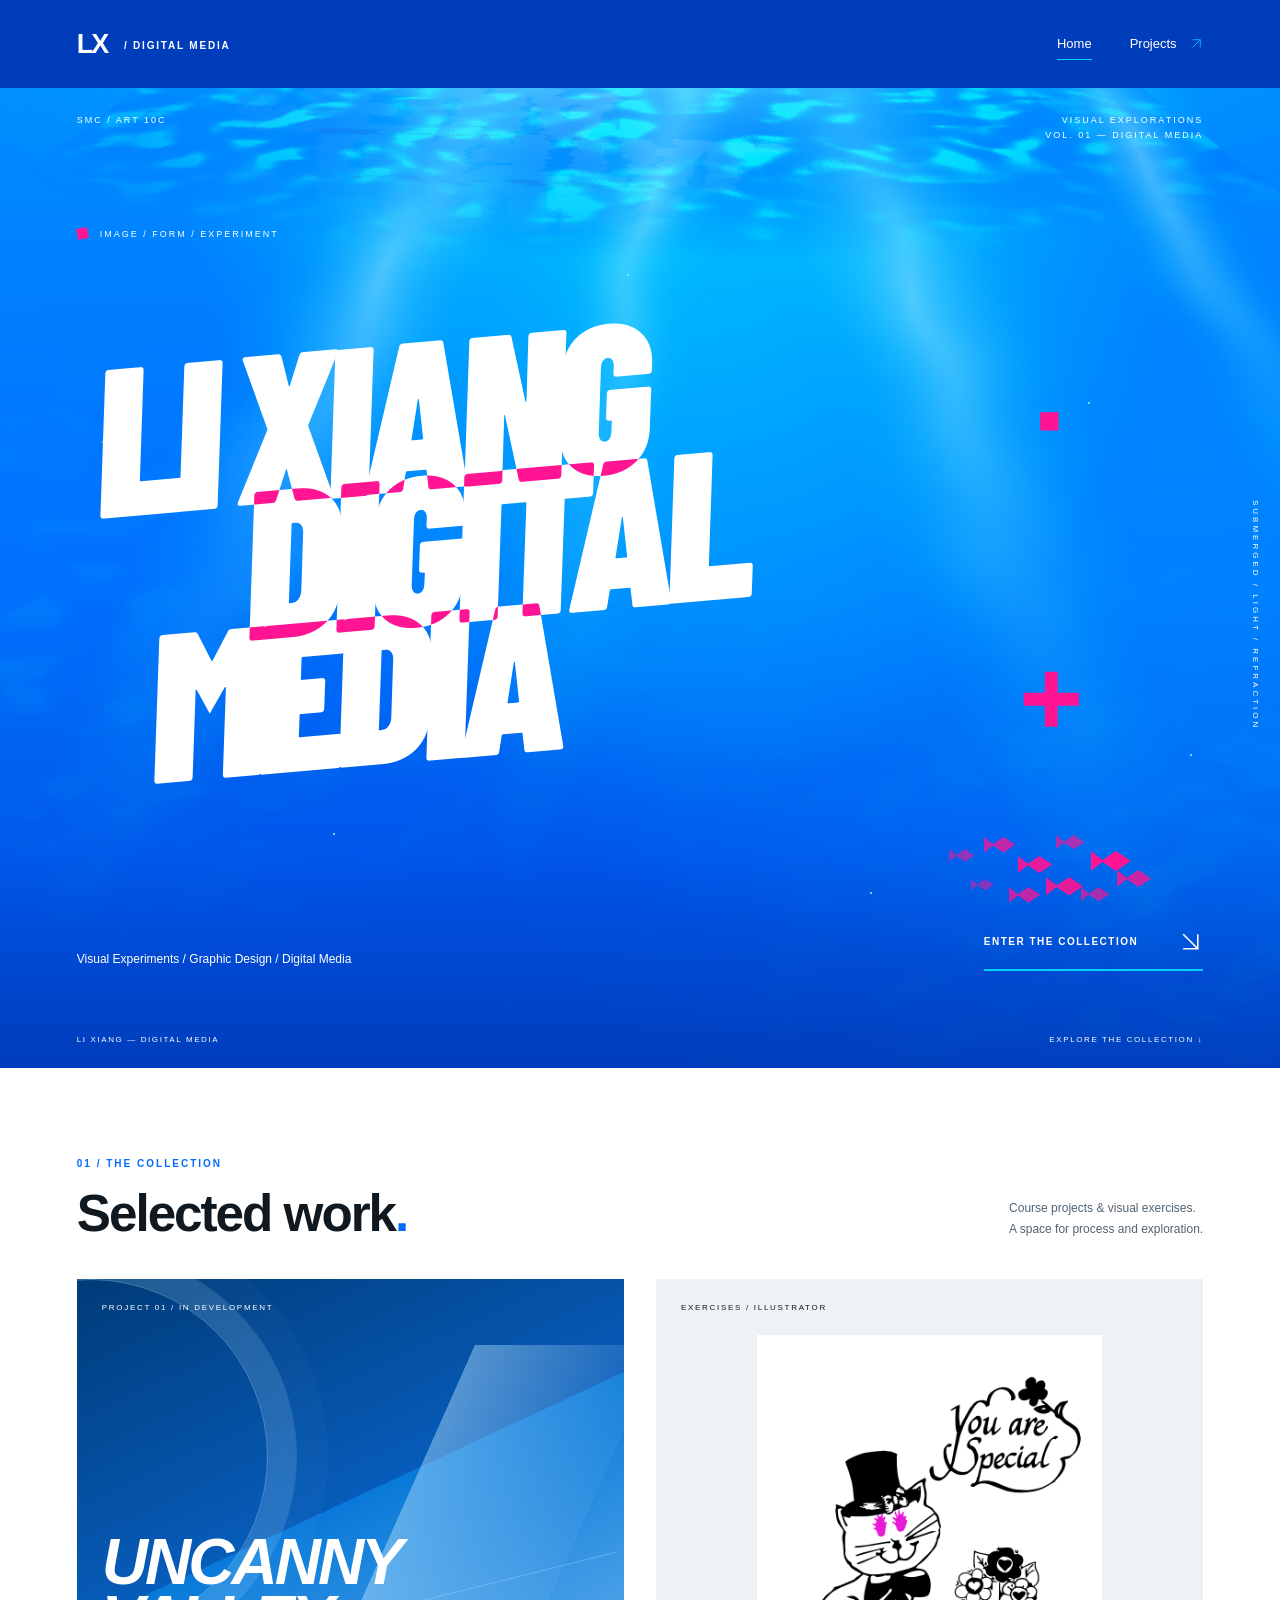
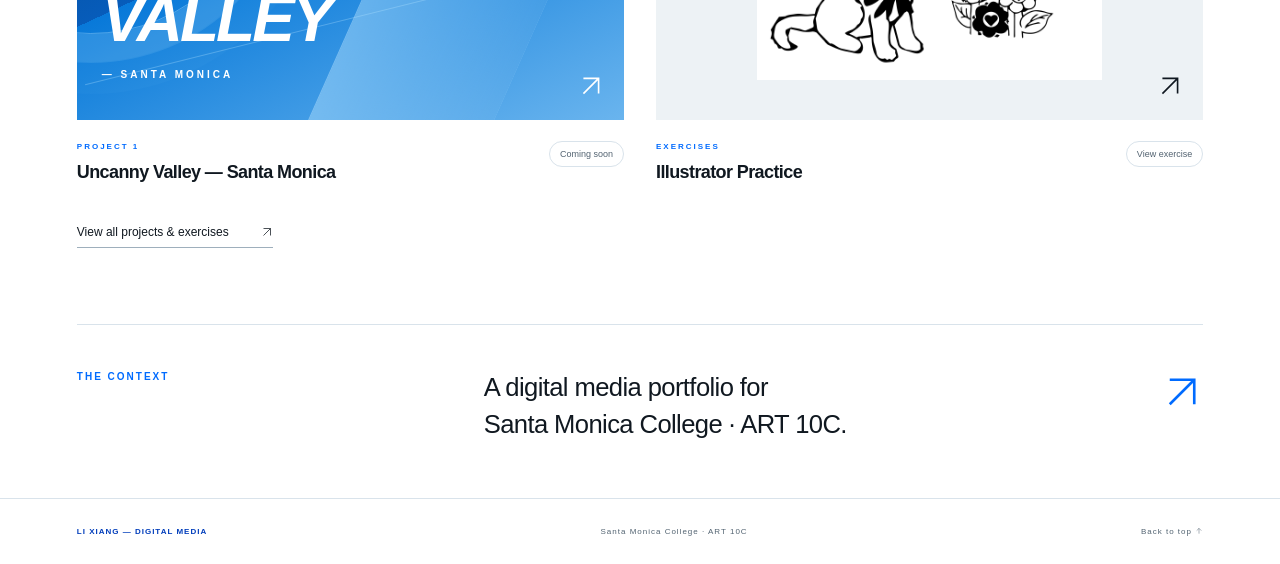
==== commit 857afbb6: "Use licensed condensed black italic title and enlarge geometric fish" ====
--- a/index.html
+++ b/index.html
@@ -6,6 +6,7 @@
 <meta name="theme-color" content="#006BFF">
 <meta name="description" content="Li Xiang’s ART 10C digital media portfolio at Santa Monica College. Visual experiments, graphic design, and digital media.">
 <title>Digital Media — Li Xiang</title>
+<link rel="preload" href="assets/fonts/BarlowCondensed-BlackItalic.ttf" as="font" type="font/ttf" crossorigin>
 <link rel="stylesheet" href="style.css">
 </head>
 <body>
@@ -50,9 +51,9 @@
 <h1 id="hero-title" aria-label="LI XIANG — DIGITAL MEDIA">
 <svg class="title-art" viewBox="0 0 1200 560" aria-hidden="true" focusable="false">
 <defs>
-  <text id="word-name" x="30" y="185" transform="rotate(-5 600 280)" font-size="230">LI XIANG</text>
-  <text id="word-digital" x="180" y="335" transform="rotate(-5 600 280)" font-size="230">DIGITAL</text>
-  <text id="word-media" x="65" y="485" transform="rotate(-5 600 280)" font-size="230">MEDIA</text>
+  <text id="word-name" x="30" y="185" transform="rotate(-5 600 280)" font-size="230" style="font-family:Barlow Condensed; font-weight:900; font-style:italic; letter-spacing:-.055em; word-spacing:-.0323em">LI XIANG</text>
+  <text id="word-digital" x="180" y="332" transform="rotate(-5 600 280)" font-size="230" style="font-family:Barlow Condensed; font-weight:900; font-style:italic; letter-spacing:-.055em; word-spacing:-.0323em">DIGITAL</text>
+  <text id="word-media" x="65" y="479" transform="rotate(-5 600 280)" font-size="230" style="font-family:Barlow Condensed; font-weight:900; font-style:italic; letter-spacing:-.055em; word-spacing:-.0323em">MEDIA</text>
   <mask id="name-mask" maskUnits="userSpaceOnUse" x="-100" y="-100" width="1400" height="800"><use href="#word-name" fill="white"/></mask>
   <mask id="digital-mask" maskUnits="userSpaceOnUse" x="-100" y="-100" width="1400" height="800"><use href="#word-digital" fill="white"/></mask>
   <mask id="media-mask" maskUnits="userSpaceOnUse" x="-100" y="-100" width="1400" height="800"><use href="#word-media" fill="white"/></mask>
--- a/style.css
+++ b/style.css
@@ -241,3 +241,14 @@
 @media(min-width:1600px){.water-poster .poster-type{left:calc((100% - 1240px)/2);top:225px}}
 @media(max-width:1000px) and (min-width:761px){.water-poster .poster-type{top:225px}}
 @media(max-width:760px){.water-poster .poster-type{left:5%;right:5%;top:245px}}
+
+/* Genuine OFL condensed black italic, self-hosted for the home title only. */
+@font-face{font-family:'Barlow Condensed';src:url('assets/fonts/BarlowCondensed-BlackItalic.ttf') format('truetype');font-weight:900;font-style:italic;font-display:swap}
+.title-art text{font-family:'Barlow Condensed',sans-serif;font-weight:900;font-style:italic;font-synthesis:none;letter-spacing:-.055em;word-spacing:-.0323em}
+/* 1.9x the previous fish size, with a wider but still compact formation. */
+.sardine{left:calc(var(--fish-x) * 1.65);top:calc(var(--fish-y) * 1.75);width:calc(var(--fish-size) * 2.85);height:calc(var(--fish-size) * 1.425)}
+.fish-response{width:245px;height:115px;right:8%;top:73%}
+.fish-response .fish-school{width:245px;height:115px}
+@media(max-width:760px){.fish-response{right:7%;top:62%;width:245px;height:115px}}
+.title-art,.surface-reflection svg{font-family:'Barlow Condensed',sans-serif;font-weight:900;font-style:italic;font-synthesis:none;letter-spacing:-.055em;word-spacing:-.0323em}
+.title-art mask{font-family:'Barlow Condensed',sans-serif;letter-spacing:-.055em;word-spacing:-.0323em}
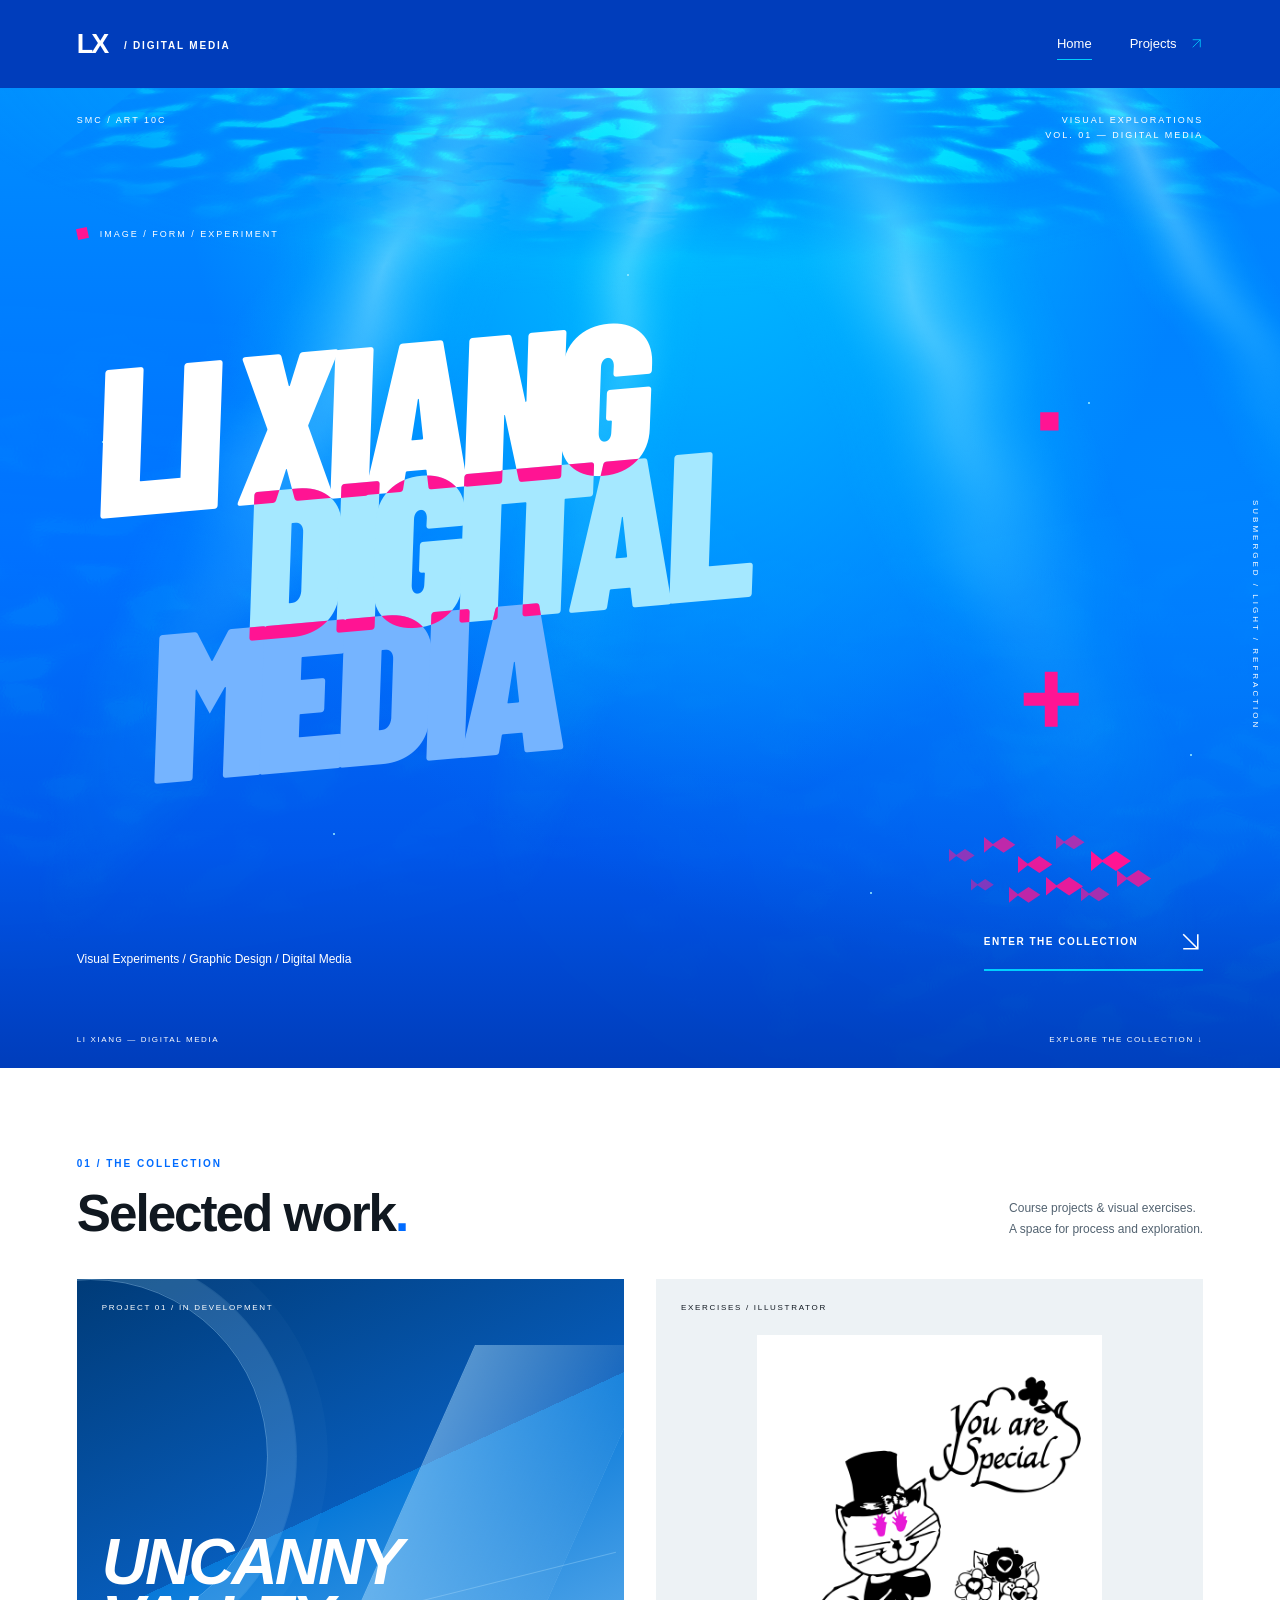
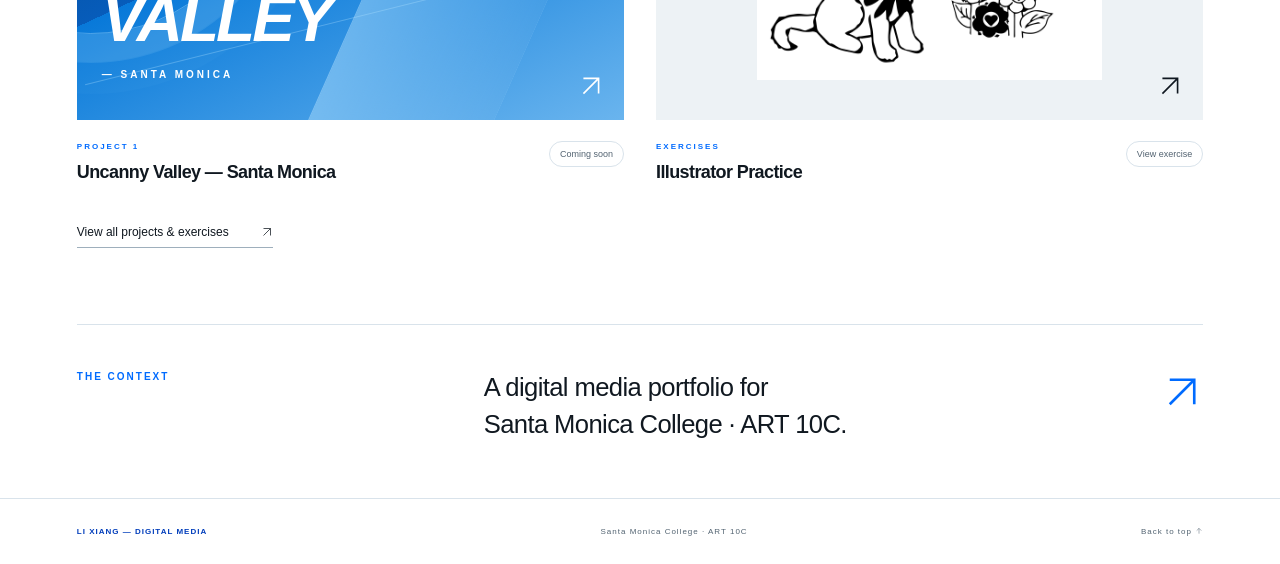
==== commit b1162184: "Add layered blue colors to homepage title" ====
--- a/index.html
+++ b/index.html
@@ -58,7 +58,7 @@
   <mask id="digital-mask" maskUnits="userSpaceOnUse" x="-100" y="-100" width="1400" height="800"><use href="#word-digital" fill="white"/></mask>
   <mask id="media-mask" maskUnits="userSpaceOnUse" x="-100" y="-100" width="1400" height="800"><use href="#word-media" fill="white"/></mask>
   <g id="title-composition">
-    <g fill="#fff"><use href="#word-name"/><use href="#word-digital"/><use href="#word-media"/></g>
+    <g><use href="#word-name" fill="#FFFFFF"/><use href="#word-digital" fill="#A5E8FF"/><use href="#word-media" fill="#75B4FF"/></g>
     <g class="title-intersections" fill="#FF1493"><use href="#word-name" mask="url(#digital-mask)"/><use href="#word-digital" mask="url(#media-mask)"/></g>
   </g>
 </defs>
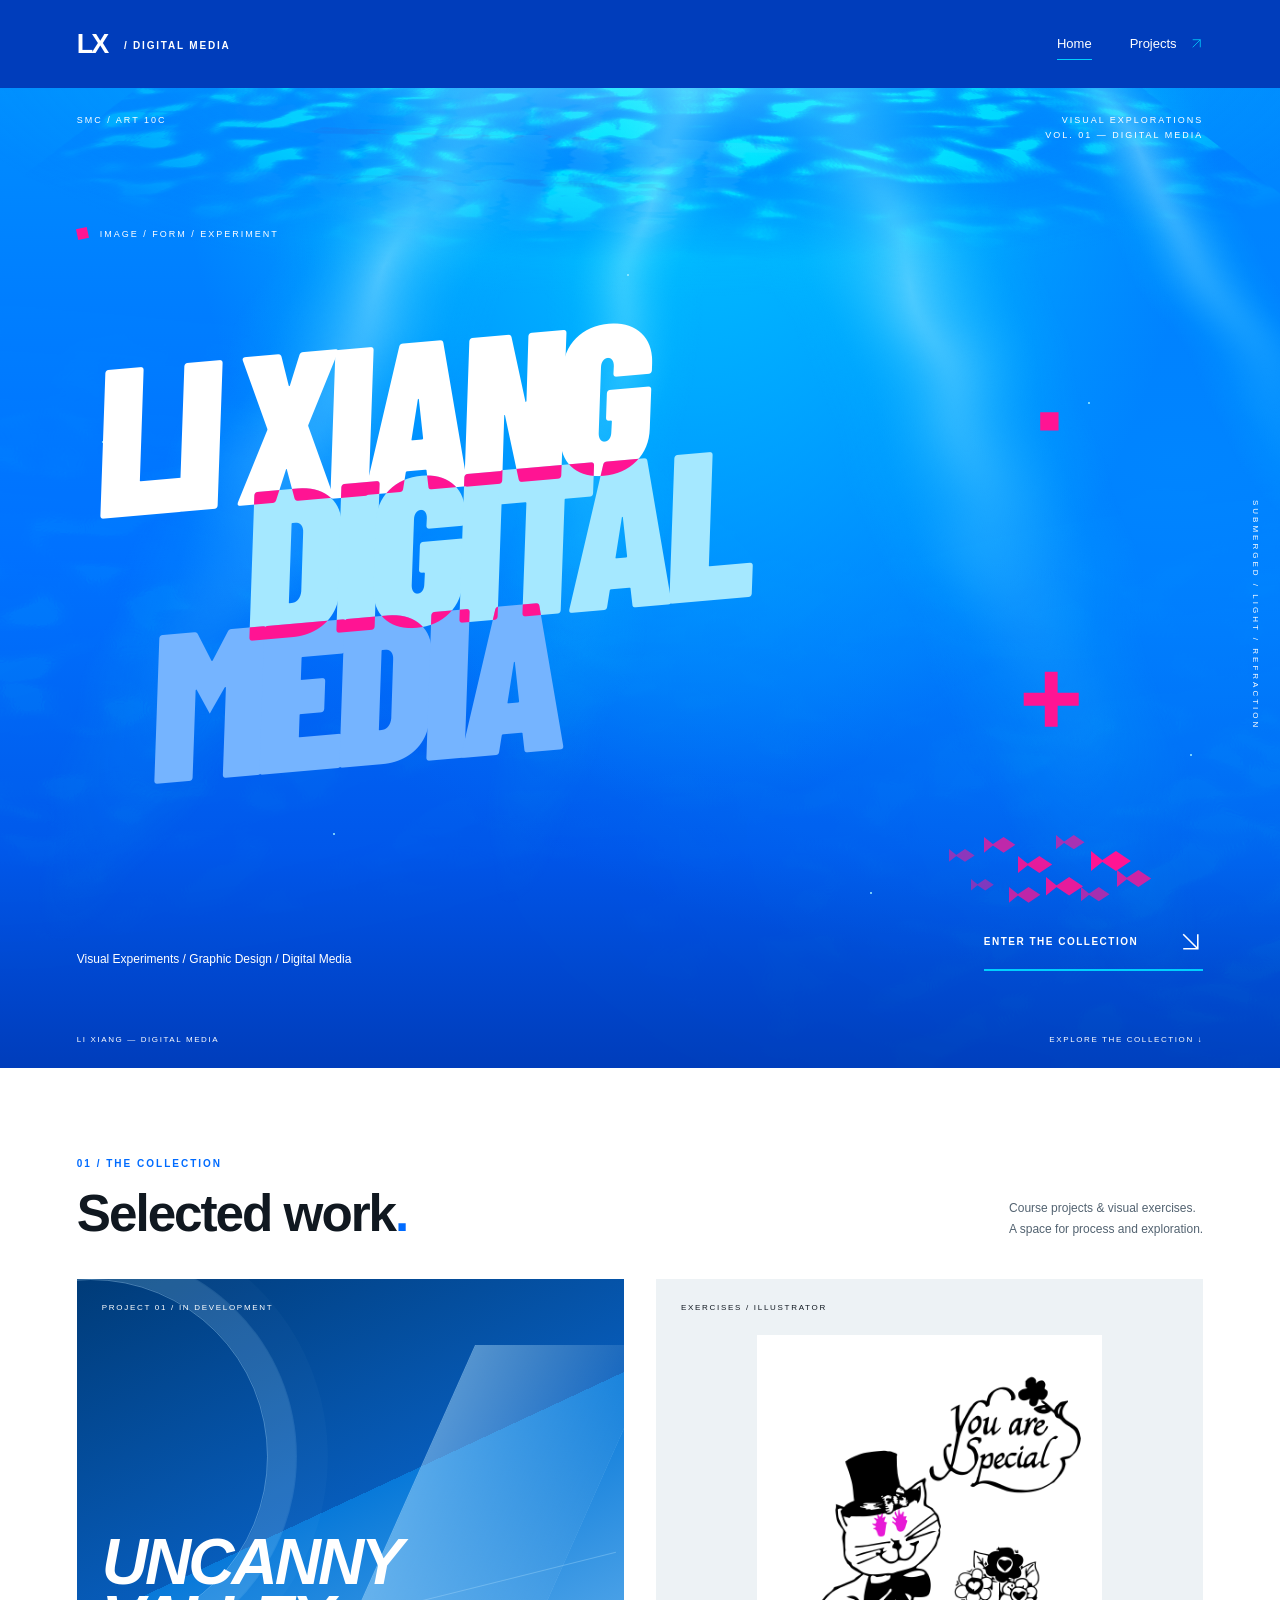
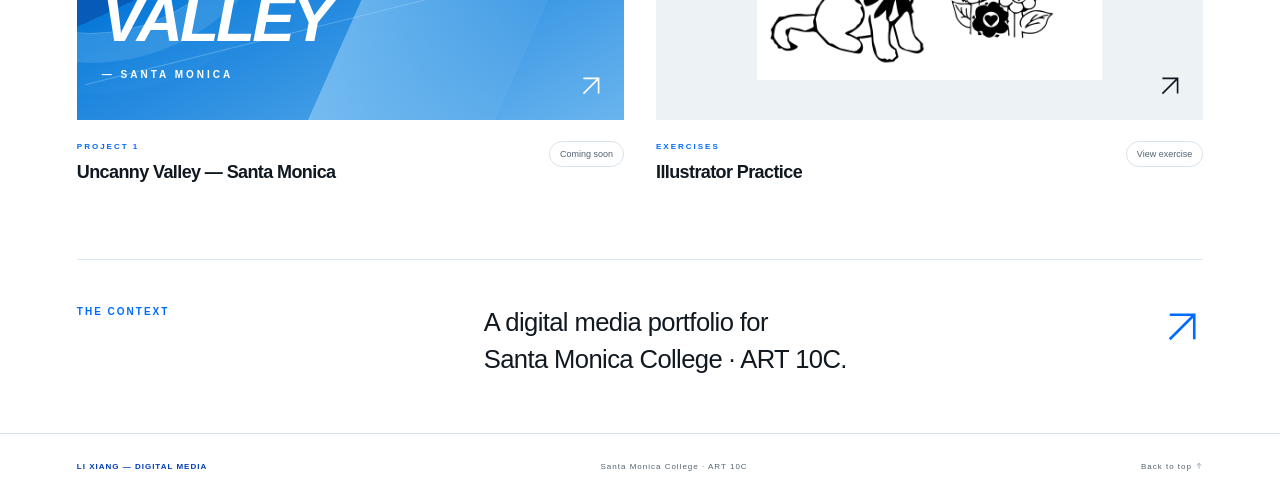
==== commit e915260a: "Consolidate project listing into homepage collection" ====
--- a/index.html
+++ b/index.html
@@ -16,7 +16,7 @@
 </a>
 <nav aria-label="Main navigation">
 <a aria-current="page" href="index.html">Home</a>
-<a  href="projects.html">Projects <span><svg class="arrow-icon" aria-hidden="true" viewBox="0 0 24 24" fill="none" stroke="currentColor" stroke-width="1.5"><path d="M5 19 19 5M5 5h14v14"/></svg></span>
+<a  href="#projects">Projects <span><svg class="arrow-icon" aria-hidden="true" viewBox="0 0 24 24" fill="none" stroke="currentColor" stroke-width="1.5"><path d="M5 19 19 5M5 5h14v14"/></svg></span>
 </a>
 </nav>
 </header>
@@ -68,10 +68,10 @@
 </h1>
 </div>
 <span class="vertical-note" aria-hidden="true">SUBMERGED / LIGHT / REFRACTION</span>
-<div class="poster-caption"><p>Visual Experiments / Graphic Design / Digital Media</p><a class="poster-link" href="#selected-work">ENTER THE COLLECTION <svg class="arrow-icon" aria-hidden="true" viewBox="0 0 24 24" fill="none" stroke="currentColor" stroke-width="1.5"><path d="M5 5 19 19M5 19h14V5"/></svg></a></div>
+<div class="poster-caption"><p>Visual Experiments / Graphic Design / Digital Media</p><a class="poster-link" href="#projects">ENTER THE COLLECTION <svg class="arrow-icon" aria-hidden="true" viewBox="0 0 24 24" fill="none" stroke="currentColor" stroke-width="1.5"><path d="M5 5 19 19M5 19h14V5"/></svg></a></div>
 <div class="hero-bottom"><span>LI XIANG — DIGITAL MEDIA</span><span>EXPLORE THE COLLECTION ↓</span></div>
 </section>
-<section class="work-section" id="selected-work">
+<section class="work-section" id="projects">
 <div class="section-heading">
 <div>
 <p class="eyebrow">01 / THE COLLECTION</p>
@@ -119,8 +119,7 @@
 </div>
 </a>
 </div>
-<a class="text-link" href="projects.html">View all projects & exercises <span><svg class="arrow-icon" aria-hidden="true" viewBox="0 0 24 24" fill="none" stroke="currentColor" stroke-width="1.5"><path d="M5 19 19 5M5 5h14v14"/></svg></span>
-</a>
+
 </section>
 <section class="course-note">
 <p class="eyebrow">THE CONTEXT</p>
--- a/style.css
+++ b/style.css
@@ -252,3 +252,7 @@
 @media(max-width:760px){.fish-response{right:7%;top:62%;width:245px;height:115px}}
 .title-art,.surface-reflection svg{font-family:'Barlow Condensed',sans-serif;font-weight:900;font-style:italic;font-synthesis:none;letter-spacing:-.055em;word-spacing:-.0323em}
 .title-art mask{font-family:'Barlow Condensed',sans-serif;letter-spacing:-.055em;word-spacing:-.0323em}
+
+/* Leave clearance above the collection heading for desktop/mobile navigation. */
+#projects{scroll-margin-top:88px}
+@media(max-width:760px){#projects{scroll-margin-top:72px}}
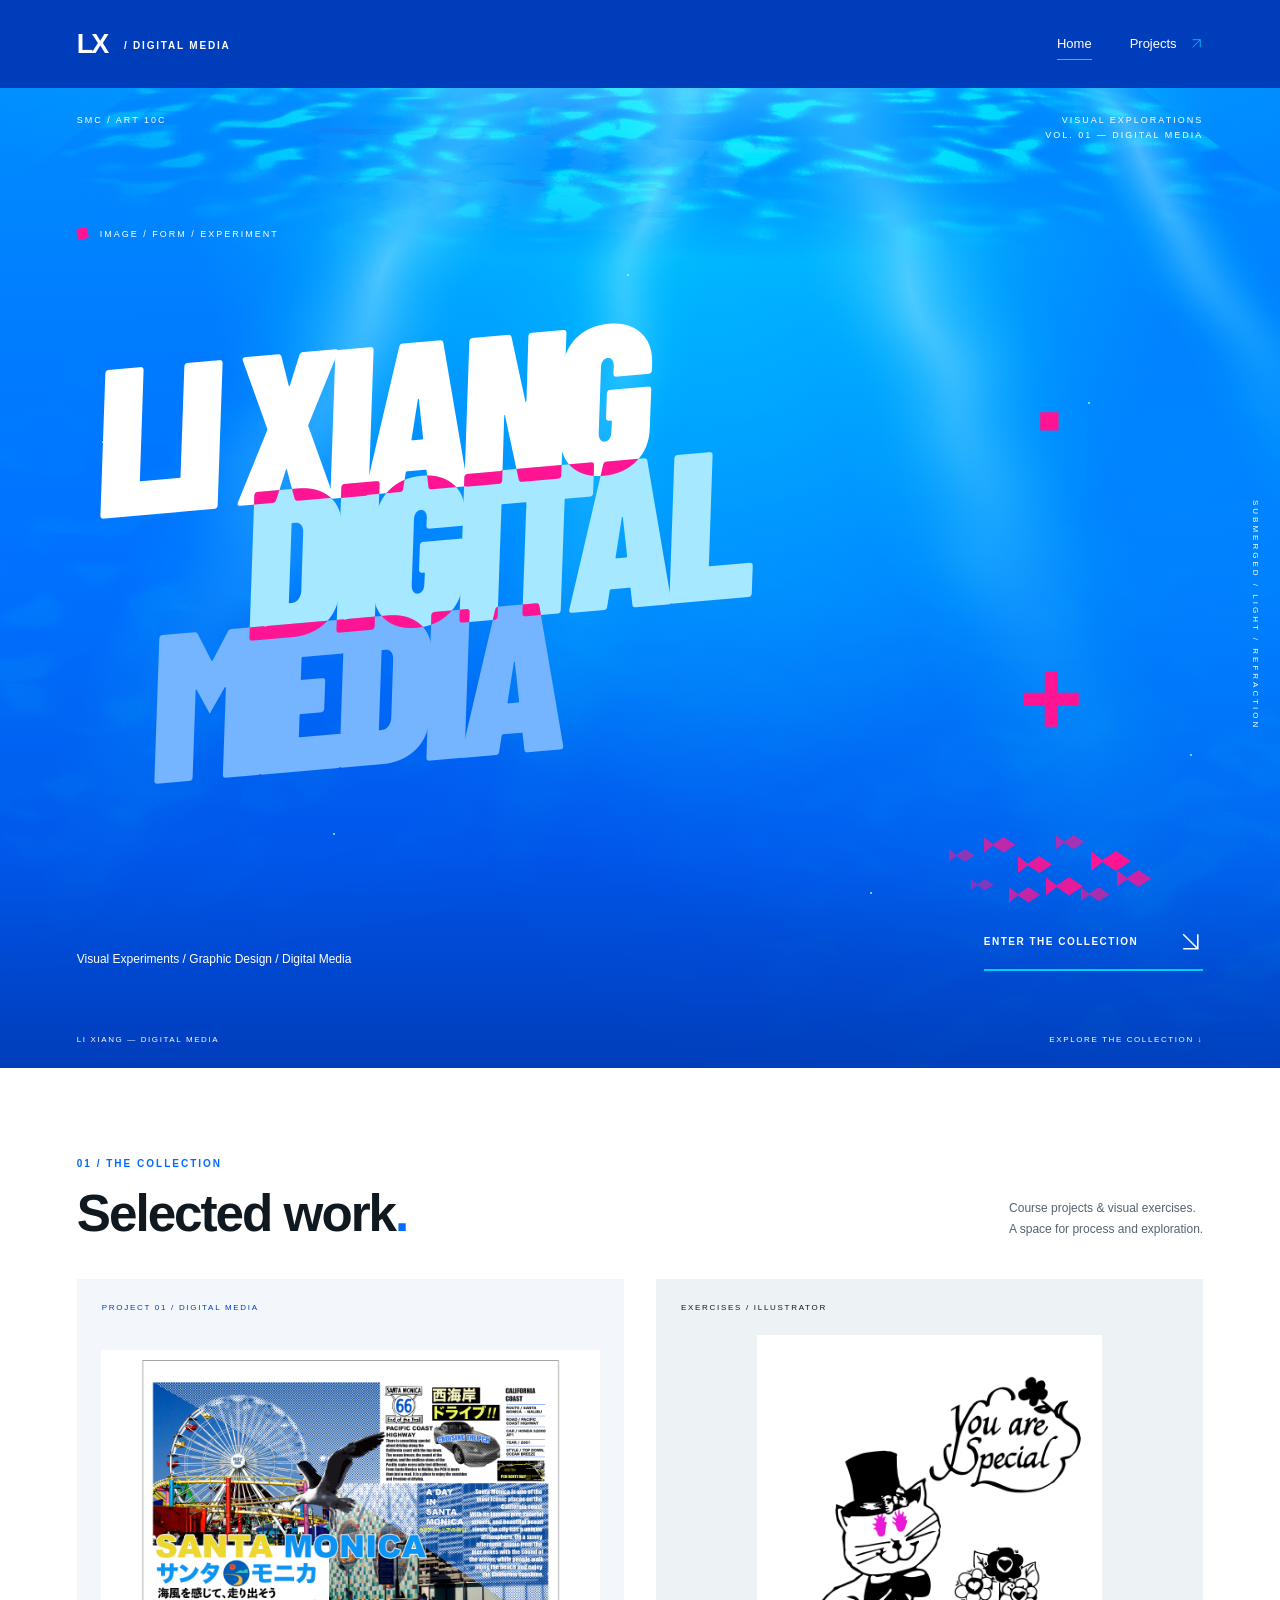
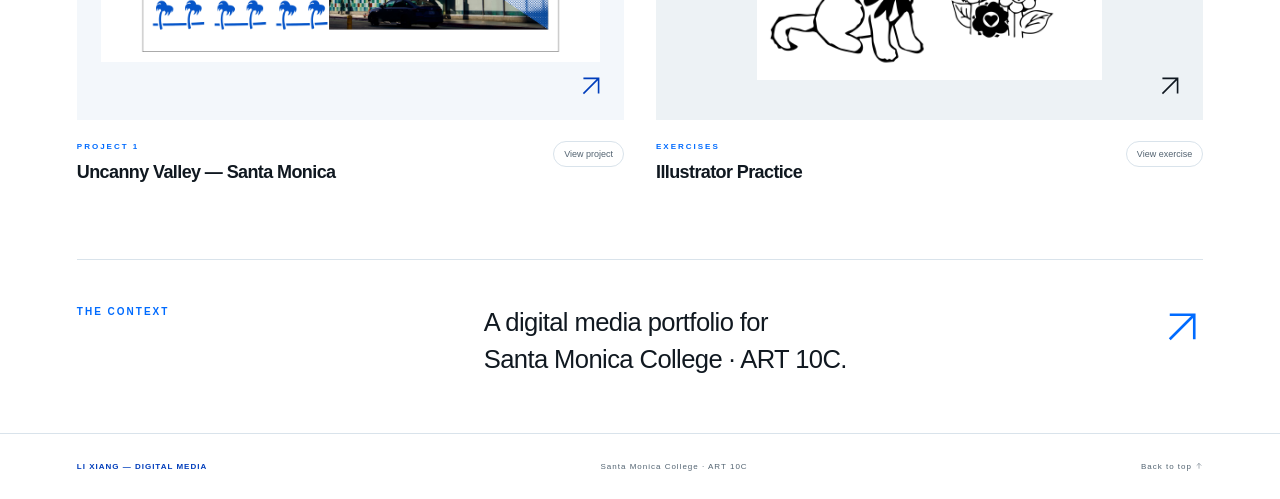
==== commit 53f83a43: "Show final Project 1 poster and link complete project PDF" ====
--- a/index.html
+++ b/index.html
@@ -82,18 +82,9 @@
 </div>
 <div class="work-grid">
 <a class="work-card" href="projects/uncanny-valley.html">
-<div class="work-image project-placeholder">
-<span class="image-label">PROJECT 01 / IN DEVELOPMENT</span>
-<div class="abstract-scene" aria-hidden="true">
-<i>
-</i>
-<b>
-</b>
-<em>
-</em>
-</div>
-<span class="placeholder-title">UNCANNY<br>VALLEY<span>— SANTA MONICA</span>
-</span>
+<div class="work-image project-cover">
+<span class="image-label">PROJECT 01 / DIGITAL MEDIA</span>
+<img src="assets/porjects/Uncanny%20Valley.png" alt="Santa Monica — Uncanny Valley poster combining the pier, a seagull, a car, halftone textures, and Japanese and English typography" width="4800" height="3000" loading="lazy">
 <span class="image-corner" aria-hidden="true"><svg class="arrow-icon" aria-hidden="true" viewBox="0 0 24 24" fill="none" stroke="currentColor" stroke-width="1.5"><path d="M5 19 19 5M5 5h14v14"/></svg></span>
 </div>
 <div class="card-caption">
@@ -101,7 +92,7 @@
 <p class="eyebrow">PROJECT 1</p>
 <h3>Uncanny Valley — Santa Monica</h3>
 </div>
-<span class="status">Coming soon</span>
+<span class="status">View project</span>
 </div>
 </a>
 <a class="work-card" href="exercises/illustrator.html">
--- a/style.css
+++ b/style.css
@@ -256,3 +256,35 @@
 /* Leave clearance above the collection heading for desktop/mobile navigation. */
 #projects{scroll-margin-top:88px}
 @media(max-width:760px){#projects{scroll-margin-top:72px}}
+
+/* Project 1: artwork-first presentation, scoped away from the home Hero. */
+.project-showcase{max-width:1500px;margin:auto;padding:42px var(--gutter) 80px}
+.showcase-heading{margin:48px 0 38px}
+.showcase-heading .eyebrow{color:var(--ocean);margin-bottom:18px}
+.showcase-heading h1{font-size:clamp(42px,6vw,86px);line-height:1.02;letter-spacing:-.055em;color:var(--deep)}
+.showcase-heading h1>span{display:block;color:var(--ocean)}
+.showcase-preview{margin:0;background:#f3f7fb}
+.showcase-preview>img{width:100%;height:auto;object-fit:contain}
+.preview-pending{min-height:280px;aspect-ratio:16/9;display:flex;flex-direction:column;align-items:center;justify-content:center;gap:14px;border:1px solid #d9e3eb;color:var(--deep);text-align:center;padding:30px}
+.preview-marker{color:#ff1493;font-size:48px;font-weight:300;line-height:1}
+.preview-pending>p{font-size:11px;font-weight:bold;letter-spacing:2px}
+.preview-pending>span:last-child{font-size:13px;color:#536371}
+.showcase-summary{display:grid;grid-template-columns:1fr 1fr;gap:60px;margin-top:36px;align-items:start}
+.showcase-description{font-size:15px;line-height:1.8;max-width:520px;color:#536371}
+.showcase-pdf{max-width:420px;justify-self:end}
+.pdf-button{font:700 12px Arial,Helvetica,sans-serif;letter-spacing:1px;display:inline-flex;align-items:center;justify-content:space-between;gap:36px;min-height:54px;padding:16px 24px;background:var(--deep);color:white;border:0;border-bottom:3px solid #ff1493}
+.pdf-button:disabled{cursor:not-allowed}
+.pdf-button svg{width:20px;height:20px}
+#pdf-status{font-size:12px;font-weight:bold;color:var(--deep);margin-top:14px}
+.pdf-contents{font-size:12px;line-height:1.7;color:#536371;margin-top:7px}
+@media(max-width:760px){.project-showcase{padding-top:30px;padding-bottom:50px}.showcase-heading{margin:36px 0 28px}.showcase-summary{grid-template-columns:1fr;gap:28px;margin-top:26px}.showcase-pdf{justify-self:start;max-width:100%}.pdf-button{max-width:100%}.preview-pending{min-height:260px}.showcase-description{font-size:14px}}
+.preview-pending{width:100%;min-width:0}
+
+/* One original selection wedge, confined behind the Project 1 heading. */
+.project-showcase .showcase-heading h1{position:relative;isolation:isolate}
+.project-showcase .showcase-heading h1::before{content:"";position:absolute;z-index:-1;left:0;bottom:-10px;width:95%;height:clamp(54px,7vw,100px);background:#ff1493;opacity:.3;clip-path:polygon(0 92%,100% 0,82% 100%);pointer-events:none}
+
+/* Real Project 1 cover; preserve the existing card and the full poster ratio. */
+.project-cover{display:flex;align-items:center;justify-content:center;padding:56px 24px 42px;background:#f3f7fb;color:var(--deep)}
+.project-cover>img{width:100%;height:100%;min-height:0;object-fit:contain}
+.showcase-pdf a.pdf-button:hover{background:var(--ocean)}
